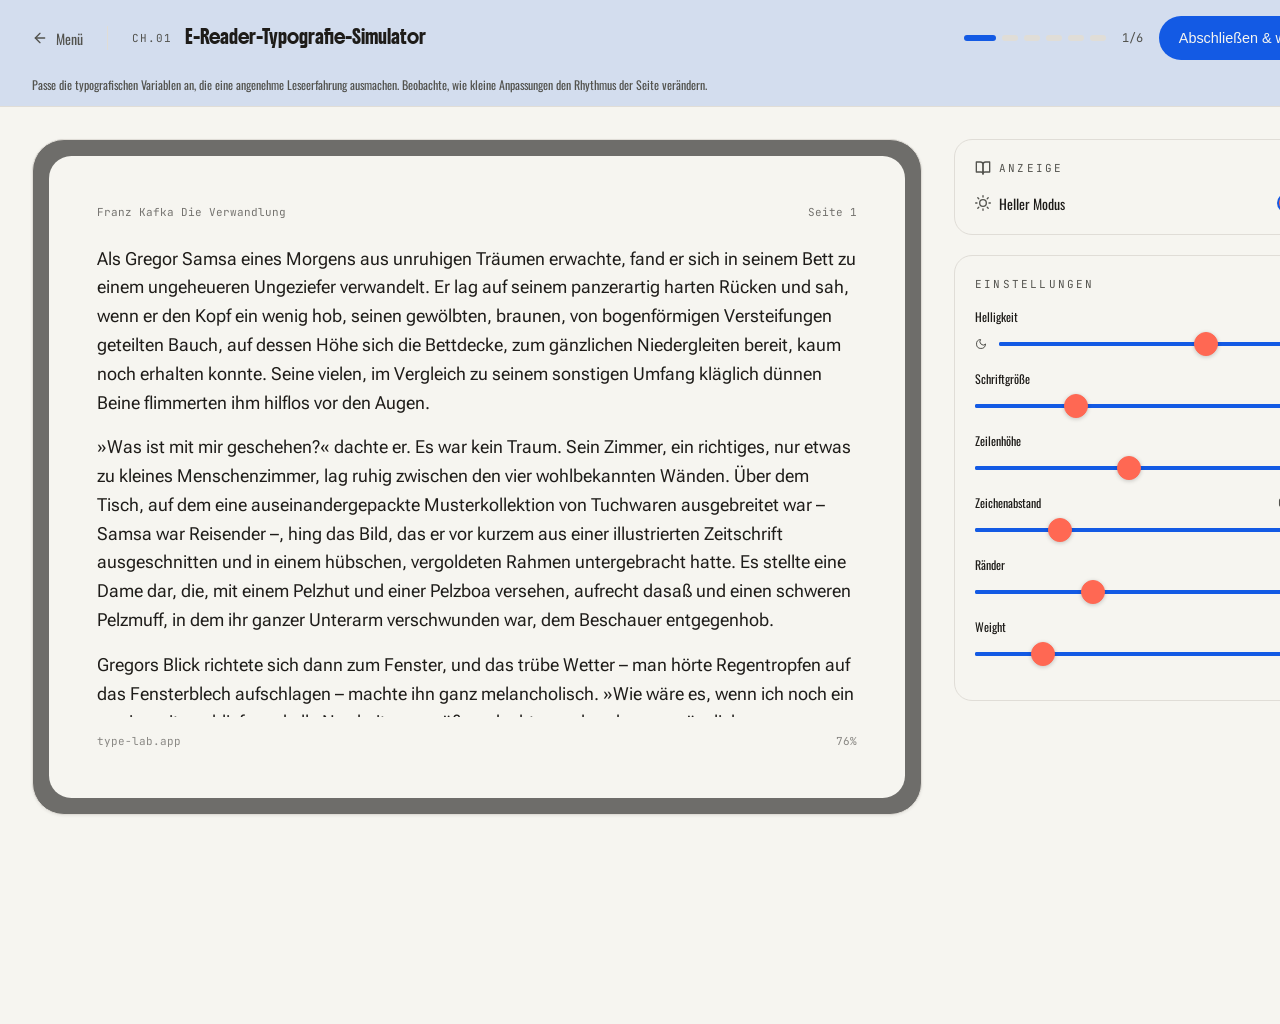
==== chapter1.html @ e66181e2 "Add files via upload" ====
<!DOCTYPE html>
<html lang="de">
<head>
  <meta charset="UTF-8" />
  <meta name="viewport" content="width=1366, height=1024, initial-scale=1.0, user-scalable=no, maximum-scale=1.0" />
  <title>CH.01 — E-Reader-Typografie · Type Lab</title>
  <link rel="stylesheet" href="style.css" />
</head>
<body class="min-h-screen bg-background flex flex-col">

  <!-- Chapter Header -->
  <div class="ch1-header">
    <header class="chapter-header" id="chapter-header">
      <div class="chapter-header-inner">
        <a href="chapterpage.html" class="chapter-header-back">
          <svg viewBox="0 0 24 24" fill="none" stroke="currentColor" stroke-width="2" stroke-linecap="round" stroke-linejoin="round"><line x1="19" y1="12" x2="5" y2="12"/><polyline points="12 5 5 12 12 19"/></svg>
          Menü
        </a>
        <div class="chapter-header-divider"></div>
        <div class="chapter-header-meta">
          <span class="chapter-num font-mono">CH.01</span>
          <span class="chapter-title-label font-display">E-Reader-Typografie-Simulator</span>
        </div>
        <div class="chapter-header-right">
          <div class="progress-dots" id="progress-dots"></div>
          <span class="font-mono text-muted" style="font-size:.75rem">1/6</span>
          <button class="btn-complete" id="btn-complete" type="button">Abschließen &amp; weiter</button>
        </div>
      </div>
      <p class="chapter-eyebrow text-muted" id="chapter-eyebrow">
        Passe die typografischen Variablen an, die eine angenehme Leseerfahrung ausmachen. Beobachte, wie kleine Anpassungen den Rhythmus der Seite verändern.
      </p>
    </header>
  </div>

  <!-- Main Content -->
  <main class="chapter-main animate-in">
    <div class="ch1-layout">

      <!-- E-Reader Preview — structure unchanged, size driven purely by 1fr column width -->
      <div>
        <div class="ch1-device-wrap">
          <div class="ch1-screen" id="ch1-screen">
            <div class="ch1-screen-inner" id="ch1-screen-inner">
              <div class="ch1-screen-bar">
                <span>Franz Kafka Die Verwandlung</span>
                <span>Seite 1</span>
              </div>
              <div class="ch1-text font-showcase" id="ch1-text"></div>
              <div class="ch1-screen-foot">
                <span>type-lab.app</span>
                <span>76%</span>
              </div>
            </div>
          </div>
        </div>
      </div>

      <!-- Controls (right side) -->
      <div class="ch1-controls">

        <!-- Dark / Light Mode Toggle -->
        <div class="panel">
          <div class="panel-title">
            <svg width="16" height="16" viewBox="0 0 24 24" fill="none" stroke="currentColor" stroke-width="2" stroke-linecap="round" stroke-linejoin="round"><path d="M2 3h6a4 4 0 0 1 4 4v14a3 3 0 0 0-3-3H2z"/><path d="M22 3h-6a4 4 0 0 0-4 4v14a3 3 0 0 1 3-3h7z"/></svg>
            Anzeige
          </div>
          <div class="ch1-mode-row">
            <div class="ch1-mode-left">
              <span class="ch1-mode-icon" id="mode-icon">
                <!-- Sun icon (initial state: light mode) -->
                <svg width="16" height="16" viewBox="0 0 24 24" fill="none" stroke="currentColor" stroke-width="2" stroke-linecap="round" stroke-linejoin="round"><circle cx="12" cy="12" r="5"/><line x1="12" y1="1" x2="12" y2="3"/><line x1="12" y1="21" x2="12" y2="23"/><line x1="4.22" y1="4.22" x2="5.64" y2="5.64"/><line x1="18.36" y1="18.36" x2="19.78" y2="19.78"/><line x1="1" y1="12" x2="3" y2="12"/><line x1="21" y1="12" x2="23" y2="12"/><line x1="4.22" y1="19.78" x2="5.64" y2="18.36"/><line x1="18.36" y1="5.64" x2="19.78" y2="4.22"/></svg>
              </span>
              <span id="mode-label">Heller Modus</span>
            </div>
            <button class="switch" id="dark-mode-switch" type="button" aria-pressed="false" aria-label="Dunkelmodus umschalten"></button>
          </div>
        </div>

        <!-- All Sliders in one panel -->
        <div class="panel">
          <div class="panel-title">Einstellungen</div>

          <!-- Helligkeit -->
          <div class="control-row">
            <div class="control-label-row">
              <span>Helligkeit</span>
              <span class="control-val font-mono">100%</span>
            </div>
            <div class="brightness-row">
              <svg width="12" height="12" viewBox="0 0 24 24" fill="none" stroke="currentColor" stroke-width="2" stroke-linecap="round" stroke-linejoin="round"><path d="M21 12.79A9 9 0 1 1 11.21 3 7 7 0 0 0 21 12.79z"/></svg>
              <div id="brightness-slider-container" style="flex:1"></div>
              <svg width="12" height="12" viewBox="0 0 24 24" fill="none" stroke="currentColor" stroke-width="2" stroke-linecap="round" stroke-linejoin="round"><circle cx="12" cy="12" r="5"/><line x1="12" y1="1" x2="12" y2="3"/><line x1="12" y1="21" x2="12" y2="23"/><line x1="4.22" y1="4.22" x2="5.64" y2="5.64"/><line x1="18.36" y1="18.36" x2="19.78" y2="19.78"/><line x1="1" y1="12" x2="3" y2="12"/><line x1="21" y1="12" x2="23" y2="12"/><line x1="4.22" y1="19.78" x2="5.64" y2="18.36"/><line x1="18.36" y1="5.64" x2="19.78" y2="4.22"/></svg>
            </div>
          </div>

          <!-- Font Size, Line Height, Letter Spacing, Margins, Weight — built by JS -->
          <div id="type-controls"></div>
        </div>

      </div>
    </div>
  </main>

  <script src="progress.js"></script>
  <script src="chapter1.js"></script>
</body>
</html>
---- style.css ----
/* =============================================
   TYPE LAB — style.css
   Single stylesheet for all 7 pages
   ============================================= */

@import url('https://fonts.googleapis.com/css2?family=Oswald:wght@200..700&family=Roboto+Flex:opsz,slnt,wdth,wght,GRAD@8..144,-10..0,25..151,100..1000,-200..150&family=JetBrains+Mono:wght@400;600&display=swap');

/* ── Design tokens ─────────────────────────── */
:root {
  --radius: 0.625rem;

  /* Brand palette */
  --c-yellow:   #fbd530;
  --c-blue:     #135ae4;
  --c-coral:    #ff6853;
  --c-pink:     #ffa3cf;
  --c-green:    #269e5f;
  --c-laven: #cba6e8;
  --c-bone:     #f6f5f0; /*selected color*/
  /*--c-stone:    #f2eeeb;
  --c-cream:    #faf3e3;*/
  --c-ink:      #1e1c19;

  /* Semantic tokens */
  --background:        var(--c-bone);
  --foreground:        var(--c-ink);
  --card:              var(--c-cream);
  --card-foreground:   var(--c-ink);
  --primary:           var(--c-ink);
  --primary-fg:        var(--c-bone);
  --secondary:         var(--c-stone);
  --muted:             var(--c-stone);
  --muted-fg:          #53534e;
  --accent:            var(--c-blue);
  --accent-fg:         var(--c-bone);
  --border:            #e0ddd7;
  --destructive:       var(--c-coral);

  --radius-sm:  calc(var(--radius) - 4px);
  --radius-md:  calc(var(--radius) - 2px);
  --radius-lg:  var(--radius);
  --radius-xl:  calc(var(--radius) + 4px);
  --radius-2xl: calc(var(--radius) + 8px);
  --radius-3xl: calc(var(--radius) + 12px);
  --radius-4xl: calc(var(--radius) + 16px);
}

/* ── Reset ─────────────────────────────────── */
*, *::before, *::after {
  box-sizing: border-box;
  margin: 0;
  padding: 0;
  border-color: var(--border);
}

html {
  width: 1366px;
  height: 1024px;
  overflow: hidden;
}

body {
  width: 1366px;
  height: 1024px;
  overflow: hidden;
  background-color: var(--background);
  color: var(--foreground);
  font-family: 'Oswald', ui-sans-serif, system-ui, sans-serif;
  font-weight: 400;
  line-height: 1.5;
  -webkit-font-smoothing: antialiased;
}

/* ── Typography helpers ─────────────────────── */
@font-face {
  font-family: 'Boldonse';
  src: url('fonts/Boldonse-Regular.ttf') format('truetype');
  font-weight: 400;
  font-style: normal;
  font-display: swap;
}

/*font-family: system-ui, -apple-system, sans-serif;*/


.font-display {
  font-family: 'Boldonse', ui-sans-serif, system-ui, sans-serif;

  /*font-family: 'Oswald', ui-sans-serif, system-ui, sans-serif;
  font-weight: 600;
  letter-spacing: -0.01em; */
}

.font-showcase {
  font-family: 'Roboto Flex', 'Inter', system-ui, sans-serif;
  font-optical-sizing: auto;
}

.font-mono {
  font-family: 'JetBrains Mono', ui-monospace, monospace;
}



/* ── Layout helpers ─────────────────────────── */
.min-h-screen  { height: 1024px; }
.flex          { display: flex; }
.flex-col      { flex-direction: column; }
.flex-1        { flex: 1; }
.items-center  { align-items: center; }
.items-start   { align-items: flex-start; }
.items-end     { align-items: flex-end; }
.justify-between { justify-content: space-between; }
.justify-center  { justify-content: center; }
.gap-2  { gap: 0.5rem; }
.gap-3  { gap: 0.75rem; }
.gap-4  { gap: 1rem; }
.gap-5  { gap: 1.25rem; }
.gap-6  { gap: 1.5rem; }
.gap-8  { gap: 2rem; }
.gap-10 { gap: 2.5rem; }

/* ── Grid helpers ───────────────────────────── */
.grid { display: grid; }
.grid-12 { grid-template-columns: repeat(12, 1fr); }
.grid-3  { grid-template-columns: repeat(3, 1fr); }
.grid-2  { grid-template-columns: repeat(2, 1fr); }
.col-span-2  { grid-column: span 2; }
.col-span-3  { grid-column: span 3; }
.col-span-4  { grid-column: span 4; }
.col-span-5  { grid-column: span 5; }
.col-span-6  { grid-column: span 6; }
.col-span-7  { grid-column: span 7; }
.col-span-8  { grid-column: span 8; }
.col-span-9  { grid-column: span 9; }

/* ── Spacing helpers ────────────────────────── */
.p-4  { padding: 1rem; }
.p-5  { padding: 1.25rem; }
.p-6  { padding: 1.5rem; }
.p-8  { padding: 2rem; }
.p-10 { padding: 2.5rem; }
.px-4  { padding-inline: 1rem; }
.px-8  { padding-inline: 2rem; }
.px-10 { padding-inline: 2.5rem; }
.px-12 { padding-inline: 3rem; }
.py-3  { padding-block: 0.75rem; }
.py-4  { padding-block: 1rem; }
.py-10 { padding-block: 2.5rem; }
.py-12 { padding-block: 3rem; }
.pt-10 { padding-top: 2.5rem; }
.pb-6  { padding-bottom: 1.5rem; }
.pb-12 { padding-bottom: 3rem; }
.mt-1  { margin-top: 0.25rem; }
.mt-2  { margin-top: 0.5rem; }
.mt-3  { margin-top: 0.75rem; }
.mt-4  { margin-top: 1rem; }
.mt-5  { margin-top: 1.25rem; }
.mt-6  { margin-top: 1.5rem; }
.mb-2  { margin-bottom: 0.5rem; }
.mb-3  { margin-bottom: 0.75rem; }
.mb-4  { margin-bottom: 1rem; }
.mb-8  { margin-bottom: 2rem; }
.ml-auto { margin-left: auto; }

/* ── Text helpers ───────────────────────────── */
.text-xs   { font-size: 0.75rem; }
.text-sm   { font-size: 0.875rem; }
.text-base { font-size: 1rem; }
.text-lg   { font-size: 1.125rem; }
.text-xl   { font-size: 1.25rem; }
.text-2xl  { font-size: 1.5rem; }
.text-3xl  { font-size: 1.875rem; }
.text-4xl  { font-size: 2.25rem; }
.text-5xl  { font-size: 3rem; }
.text-6xl  { font-size: 3.75rem; }
.text-7xl  { font-size: 4.5rem; }
.text-center  { text-align: center; }
.text-right   { text-align: right; }
.tracking-widest { letter-spacing: 0.2em; }
.uppercase   { text-transform: uppercase; }
.underline   { text-decoration: underline; }
.leading-none  { line-height: 1; }
.leading-tight { line-height: 1.25; }
.leading-snug  { line-height: 1.375; }
.leading-relaxed { line-height: 1.625; }

/* ── Color helpers ──────────────────────────── */
.text-muted    { color: var(--muted-fg); }
.text-accent   { color: var(--accent); }
.text-bg       { color: var(--background); }
.text-fg       { color: var(--foreground); }
.bg-background { background-color: var(--background); }
.bg-card       { background-color: var(--card); }
.bg-muted      { background-color: var(--muted); }
.bg-foreground { background-color: var(--foreground); }
.bg-accent     { background-color: var(--accent); }

/* ── Border / shape helpers ─────────────────── */
.rounded-full  { border-radius: 9999px; }
.rounded-xl    { border-radius: calc(var(--radius) + 4px); }
.rounded-2xl   { border-radius: calc(var(--radius) + 8px); }
.rounded-3xl   { border-radius: calc(var(--radius) + 12px); }
.border        { border: 1px solid var(--border); }
.border-t      { border-top: 1px solid var(--border); }
.border-b      { border-bottom: 1px solid var(--border); }
.border-r      { border-right: 1px solid var(--border); }
.border-dashed { border-style: dashed; }
.overflow-hidden { overflow: hidden; }
.relative { position: relative; }
.absolute { position: absolute; }
.sticky   { position: sticky; }
.inset-0  { inset: 0; }
.z-30 { z-index: 30; }
.w-full { width: 100%; }
.h-full { height: 100%; }
.shadow-sm  { box-shadow: 0 1px 3px rgba(0,0,0,0.07); }
.shadow-xl  { box-shadow: 0 20px 40px rgba(0,0,0,0.15); }
.opacity-40 { opacity: 0.4; }
.opacity-60 { opacity: 0.6; }
.opacity-70 { opacity: 0.7; }
.opacity-80 { opacity: 0.8; }
.transition { transition: all 0.2s ease; }

/* ── Backdrop / blur header ─────────────────── */
.backdrop-blur {
  backdrop-filter: blur(12px);
  -webkit-backdrop-filter: blur(12px);
  background-color: rgba(246, 245, 240, 0.85);
}

/* ─────────────────────────────────────────────
   SHARED COMPONENTS
   ───────────────────────────────────────────── */

/* Chapter header (shared across all chapter pages) */
.chapter-header {
  position: sticky;
  top: 0;
  z-index: 30;
  backdrop-filter: blur(12px);
  -webkit-backdrop-filter: blur(12px);
  background-color: #f6f5f0d9;
  border-bottom: 1px solid var(--border);
}

.chapter-header-inner {
  display: flex;
  align-items: center;
  gap: 1.5rem;
  padding: 1rem 2rem;
}

.chapter-header-back {
  display: flex;
  align-items: center;
  gap: 0.5rem;
  font-size: 0.875rem;
  color: var(--muted-fg);
  text-decoration: none;
  transition: color 0.2s;
}
.chapter-header-back:hover { color: var(--foreground); }
.chapter-header-back svg  { width: 16px; height: 16px; }

.chapter-header-divider {
  width: 1px;
  height: 1.5rem;
  background: var(--border);
}

.chapter-header-meta {
  display: flex;
  align-items: center;
  gap: 0.75rem;
}

.chapter-num {
  font-family: 'JetBrains Mono', monospace;
  font-size: 0.688rem;
  color: var(--muted-fg);
  letter-spacing: 0.1em;
}

.chapter-title-label {
  font-family: 'Boldonse';
  font-weight: 400;
  font-size: 0.8rem;
}

.chapter-header-right {
  margin-left: auto;
  display: flex;
  align-items: center;
  gap: 1rem;
}

/* Progress dots */
.progress-dots {
  display: flex;
  align-items: center;
  gap: 0.375rem;
}

.progress-dot {
  height: 6px;
  border-radius: 9999px;
  transition: all 0.3s;
  background: var(--border);
  width: 16px;
}
.progress-dot.done    { background: var(--foreground); width: 16px; }
.progress-dot.current { background: var(--accent); width: 32px; }

/* Complete button */
.btn-complete {
  display: inline-flex;
  align-items: center;
  gap: 6px;
  padding: 14px 20px;
  border-radius: 9999px;
  font-size: 0.9rem;
  font-weight: 500;
  cursor: pointer;
  border: none;
  background: var(--accent);
  color: var(--accent-fg);
  transition: opacity 0.2s;
}
.btn-complete:hover { opacity: 0.9; }
.btn-complete.done  { background: var(--c-blue); color: var(--background); } /*button next chapter color*/
.btn-complete svg   { width: 14px; height: 14px; }

/* Eyebrow row */
.chapter-eyebrow {
  padding: 0 2rem 0.75rem;
  font-size: 0.75rem;
  color: var(--muted-fg);
  max-width: 56rem;
}

/* Main content area */
.chapter-main {
  flex: 1;
  overflow-y: auto;
}

/* ── Panel card ─────────────────────────────── */
.panel {
  background: var(--card);
  border: 1px solid var(--border);
  border-radius: calc(var(--radius) + 8px);
  padding: 1.25rem;
}

.panel-title {
  display: flex;
  align-items: center;
  gap: 0.5rem;
  font-family: 'JetBrains Mono', monospace;
  font-size: 0.688rem;
  letter-spacing: 0.2em;
  text-transform: uppercase;
  color: var(--muted-fg);
  margin-bottom: 1rem;
}

/* ── Slider ─────────────────────────────────── */
.slider-wrap {
  position: relative;
  display: flex;
  align-items: center;
  height: 20px;
}

.slider-track {
  position: relative;
  width: 100%;
  height: 4px;
  background: var(--border);
  border-radius: 9999px;
  overflow: visible;
}

.slider-fill {
  position: absolute;
  left: 0;
  top: 0;
  height: 100%;
  background: var(--foreground);
  border-radius: 9999px;
  pointer-events: none;
  transition: width 0.05s;
}

.slider-thumb {
  position: absolute;
  top: 50%;
  width: 24px;
  height: 24px;
  border-radius: 50%;
  background: var(--foreground);
  border: 1px solid var(--foreground);
  box-shadow: 0 1px 4px rgba(0,0,0,0.2);
  transform: translate(-50%, -50%);
  cursor: grab;
  transition: box-shadow 0.15s;
  z-index: 2;
}
.slider-thumb:active { cursor: grabbing; box-shadow: 0 2px 8px rgba(0,0,0,0.3); }

.slider-native {
  position: absolute;
  inset: 0;
  opacity: 0;
  cursor: pointer;
  width: 100%;
  height: 100%;
  z-index: 3;
  -webkit-appearance: none;
  margin: 0;
}

/* ── Switch ─────────────────────────────────── */
.switch {
  display: inline-flex;
  width: 36px;
  height: 20px;
  border-radius: 9999px;
  background: var(--border);
  position: relative;
  cursor: pointer;
  transition: background 0.2s;
  border: none;
  outline: none;
  flex-shrink: 0;
}
.switch.on { background: var(--foreground); }
.switch::after {
  content: '';
  position: absolute;
  top: 2px;
  left: 2px;
  width: 16px;
  height: 16px;
  border-radius: 50%;
  background: white;
  transition: transform 0.2s;
}
.switch.on::after { transform: translateX(16px); }

/* ─────────────────────────────────────────────
   CHAPTER-PAGE OVERVIEW (chapterpage.html)
   ───────────────────────────────────────────── */

.home-header {
  padding: 2.5rem 2.5rem 1.5rem;
  display: flex;
  align-items: flex-end;
  justify-content: space-between;
}

.home-header-left {}

.home-tag {
  font-family: 'JetBrains Mono', monospace;
  font-size: 0.688rem;
  letter-spacing: 0.2em;
  text-transform: uppercase;
  color: var(--muted-fg);
}

.home-headline {
  font-family: 'Boldonse';
  font-weight: 400;
  font-size: 3.75rem;
  line-height: 1.5;
  /* letter-spacing: -0.05em; */
  margin-top: -1rem;
  margin-bottom: 1rem;
  max-width: 60rem;
}

.home-progress {
  text-align: right;
}

.home-progress-label {
  font-family: 'JetBrains Mono', monospace;
  font-size: 0.688rem;
  color: var(--muted-fg);
}

.home-progress-count {
  font-family: 'Boldonse';
  font-weight: 400;
  font-size: 1.4rem;
  margin-top: 0.25rem;
}

.home-progress-count span { color: var(--muted-fg); }

.home-reset {
  display: block;
  margin-top: 0.5rem;
  font-size: 0.688rem;
  color: var(--muted-fg);
  background: none;
  border: none;
  cursor: pointer;
  text-decoration: underline;
  text-underline-offset: 2px;
}
.home-reset:hover { color: var(--foreground); }

/* Chapter grid */
.chapters-grid {
  display: grid;
  grid-template-columns: repeat(3, 1fr);
  gap: 1.25rem;
  padding: 0 2.5rem 3rem;
}

/* Chapter card */
.chapter-card {
  aspect-ratio: 4/3;
  border-radius: calc(var(--radius) + 12px);
  border: 1px solid var(--border);
  background: var(--card);
  overflow: hidden;
  position: relative;
  text-decoration: none;
  display: block;
  transition: border-color 0.2s;
  animation: cardIn 0.5s ease both;
}
.chapter-card:hover { border-color: var(--foreground); }

@keyframes cardIn {
  from { opacity: 0; transform: translateY(24px); }
  to   { opacity: 1; transform: translateY(0); }
}

.chapter-card:nth-child(1) { animation-delay: 0ms; }
.chapter-card:nth-child(2) { animation-delay: 50ms; }
.chapter-card:nth-child(3) { animation-delay: 100ms; }
.chapter-card:nth-child(4) { animation-delay: 150ms; }
.chapter-card:nth-child(5) { animation-delay: 200ms; }
.chapter-card:nth-child(6) { animation-delay: 250ms; }

.chapter-card-locked {
  aspect-ratio: 4/3;
  border-radius: calc(var(--radius) + 12px);
  border: 1px dashed var(--border);
  background: color-mix(in srgb, var(--muted) 30%, transparent);
  overflow: hidden;
  position: relative;
  animation: cardIn 0.5s ease both;
}

.chapter-card-art {
  position: absolute;
  inset: 0;
  pointer-events: none;
}

.chapter-card-body {
  position: absolute;
  inset: 0;
  padding: 1.5rem;
  display: flex;
  flex-direction: column;
}

.chapter-card-top {
  display: flex;
  align-items: flex-start;
  justify-content: space-between;
}

.chapter-card-num {
  font-family: 'JetBrains Mono', monospace;
  font-size: 0.688rem;
  letter-spacing: 0.2em;
  color: var(--muted-fg);
}

.chapter-card-icon {
  width: 20px;
  height: 20px;
  opacity: 0.4;
  transition: opacity 0.2s, transform 0.2s;
}
.chapter-card:hover .chapter-card-icon { opacity: 1; transform: rotate(12deg); }

.chapter-card-check {
  width: 28px;
  height: 28px;
  border-radius: 50%;
  background: var(--foreground);
  color: var(--background);
  display: flex;
  align-items: center;
  justify-content: center;
}

.chapter-card-foot {
  margin-top: auto;
}

.chapter-card-name {
  font-family: 'Boldonse';
  font-weight: 400;
  font-size: 1.25rem;
  line-height: 1.25;
  color: var(--foreground);
}

.chapter-card-sub {
  font-size: 0.875rem;
  color: var(--muted-fg);
  margin-top: 0.25rem;
}

.chapter-card-locked .chapter-card-body { opacity: 0.4; }

.chapter-lock-msg {
  position: absolute;
  bottom: 1rem;
  left: 1.5rem;
  font-family: 'JetBrains Mono', monospace;
  font-size: 0.688rem;
  color: var(--muted-fg);
}

/* Chapter art backgrounds */
.art-1 {
  background: linear-gradient(135deg, #f6f5f0, #f2eeeb);
}
.art-1-inner {
  position: absolute;
  inset: 3rem 3.5rem;
  border-radius: 6px;
  background: #faf3e3;
  box-shadow: 0 1px 3px rgba(0,0,0,0.07);
  border: 1px solid rgba(0,0,0,0.06);
  padding: 1rem;
  display: flex;
  flex-direction: column;
  gap: 6px;
}
.art-1-line {
  height: 6px;
  border-radius: 9999px;
  background: rgba(30,28,25,0.7);
}

.art-2 {
  background: linear-gradient(135deg, #f2eeeb, #f6f5f0);
  display: flex;
  align-items: center;
  justify-content: center;
}
.art-2-cards {
  display: flex;
  gap: 12px;
}
.art-2-card {
  width: 80px;
  height: 112px;
  border-radius: 12px;
  background: #faf3e3;
  box-shadow: 0 4px 12px rgba(0,0,0,0.1);
  border: 1px solid var(--border);
  display: flex;
  align-items: center;
  justify-content: center;
  font-family: 'Oswald', sans-serif;
  font-weight: 600;
  font-size: 1.5rem;
}

.art-3 {
  background: #faf3e3;
}
.art-3-line {
  position: absolute;
  left: 24px;
  top: 24px;
  bottom: 24px;
  width: 1px;
  background: rgba(30,28,25,0.3);
}

.art-4 {
  background: linear-gradient(135deg, #f6f5f0, #f2eeeb);
  display: flex;
  align-items: center;
  justify-content: center;
}
.art-4-letter {
  font-family: 'Oswald', sans-serif;
  font-size: 8rem;
  line-height: 1;
  font-weight: 800;
}

.art-5 {
  background: var(--c-blue);
  color: var(--c-bone);
  overflow: hidden;
}
.art-5-label {
  position: absolute;
  left: 24px;
  bottom: 24px;
  font-family: 'Oswald', sans-serif;
  font-size: 2.5rem;
  font-weight: 600;
  color: #faf3e3;
}

.art-6 {
  background: #f6f5f0;
  display: grid;
  grid-template-columns: 1fr 1fr;
  grid-template-rows: 1fr 1fr;
  gap: 8px;
  padding: 24px;
}
.art-6-cell { border-radius: 6px; }

/* ─────────────────────────────────────────────
   CHAPTER 1 — E-Reader Simulator
   ───────────────────────────────────────────── */
.ch1-header{ background: var(--c-blue);}

.ch1-layout {
  display: grid;
  grid-template-columns: 1fr 380px;
  gap: 2rem;
  padding: 2rem;
  max-width: 1500px;
  margin: 0 auto;
  .slider-track, .slider-fill {
      background: var(--c-blue);      
    }
    .slider-thumb {
      background: var(--c-coral);
      border-color: var(--c-coral);
    }
}

.ch1-device-wrap {
  border-radius: 2rem;
  background: #08080791;
  border: 1px solid var(--border);
  padding: 1rem;
  box-shadow: 0 1px 3px #00000012;
}

.ch1-screen {
  border-radius: 1.4rem;
  overflow: hidden;
  aspect-ratio: 4/3;
  transition: filter 0.3s;
}

.ch1-screen-inner {
  height: 100%;
  display: flex;
  flex-direction: column;
  transition: padding 0.3s;
}

.ch1-screen-bar {
  display: flex;
  justify-content: space-between;
  font-family: 'JetBrains Mono', monospace;
  font-size: 0.688rem;
  opacity: 0.6;
}

.ch1-text {
  flex: 1;
  margin-top: 1.5rem;
  overflow: hidden;
  font-family: 'Roboto Flex', sans-serif;
  font-optical-sizing: auto;
  transition: font-size 0.2s, line-height 0.2s, letter-spacing 0.2s, font-weight 0.2s;
}

.ch1-text p { margin-bottom: 1rem; }

.ch1-screen-foot {
  display: flex;
  justify-content: space-between;
  font-family: 'JetBrains Mono', monospace;
  font-size: 0.688rem;
  opacity: 0.5;
  margin-top: 1rem;
}

.ch1-controls {
  display: flex;
  flex-direction: column;
  gap: 1.25rem;
}

.ch1-theme-grid {
  display: grid;
  grid-template-columns: repeat(3, 1fr);
  gap: 0.5rem;
}

.ch1-theme-btn {
  border-radius: 12px;
  padding: 0.75rem 0.5rem;
  font-size: 0.75rem;
  border: 1px solid var(--border);
  background: var(--card);
  cursor: pointer;
  display: flex;
  flex-direction: column;
  align-items: center;
  gap: 0.5rem;
  transition: border-color 0.2s;
  font-family: 'Oswald', sans-serif;
}
.ch1-theme-btn:hover,
.ch1-theme-btn.active { border-color: var(--foreground); }

.ch1-theme-swatch {
  width: 24px;
  height: 24px;
  border-radius: 50%;
  border: 1px solid var(--border);
}

.control-row {
  margin-bottom: 1rem;
}

.control-label-row {
  display: flex;
  justify-content: space-between;
  align-items: center;
  margin-bottom: 0.5rem;
  font-size: 0.75rem;
}

.control-label-row span:last-child {
  font-family: 'JetBrains Mono', monospace;
  color: var(--muted-fg);
}

.brightness-row {
  display: flex;
  align-items: center;
  gap: 0.75rem;
}
.brightness-row svg { color: var(--muted-fg); flex-shrink: 0; }

.ch1-mode-row {
  display: flex;
  align-items: center;
  justify-content: space-between;
  #dark-mode-switch {
    background: var(--c-blue);}
      #dark-mode-switch::after {
        background: var(--c-coral);
      }
}

.ch1-mode-left {
  display: flex;
  align-items: center;
  gap: 0.5rem;
  font-size: 0.875rem;
}

.ch1-mode-icon {
  display: flex;
  align-items: center;
  color: var(--muted-fg);
  flex-shrink: 0;
}

/* ─────────────────────────────────────────────
   CHAPTER 2 — Flashcards
   ───────────────────────────────────────────── */

.ch2-header {
  background: var(--c-pink);
}

.ch2-stage {
  display: flex;
  flex-direction: column;
  align-items: center;
  justify-content: center;
  height: calc(1024px - 120px);
  overflow: hidden;
  --card: var(--c-pink);
  --card-foreground: var(--c-blue);
}

.ch2-carousel {
  position: relative;
  width: 100%;
  height: 460px;
  display: flex;
  align-items: center;
  justify-content: center;
  perspective: 1600px;
}

.ch2-card-wrap {
  position: absolute;
  transition: transform 0.5s cubic-bezier(0.22,1,0.36,1), opacity 0.4s;
  pointer-events: none;
  transform-style: preserve-3d;
}
.ch2-card-wrap.active { pointer-events: auto; cursor: pointer; }

.ch2-card {
  width: 340px;
  height: 440px;
  transform-style: preserve-3d;
  transition: transform 0.6s cubic-bezier(0.22,1,0.36,1);
}
.ch2-card.flipped { transform: rotateY(180deg); }

.ch2-face {
  position: absolute;
  inset: 0;
  border-radius: calc(var(--radius) + 12px);
  padding: 2rem;
  display: flex;
  flex-direction: column;
  align-items: center;
  justify-content: space-between;
  backface-visibility: hidden;
  -webkit-backface-visibility: hidden;
  box-shadow: 0 20px 40px #00000026;
}

.ch2-face-front {
  background: var(--card);
  border: 1px solid var(--border);
}

.ch2-face-back {
  background: var(--c-blue);
  color: var(--background);
  transform: rotateY(180deg);
}

.ch2-face-tag {
  font-family: 'JetBrains Mono', monospace;
  font-size: 0.688rem;
  letter-spacing: 0.2em;
  color: var(--muted-fg);
  align-self: flex-start;
}
.ch2-face-back .ch2-face-tag { color: rgba(246,245,240,0.6); }

.ch2-glyph {
  font-family: 'Oswald', sans-serif;
  font-weight: 600;
  font-size: 9rem;
  line-height: 1;
  letter-spacing: -0.01em;
}

.ch2-card-term {
  font-family: 'Boldonse';
  font-weight: 400;
  font-size: 1rem;
}

.ch2-card-def {
  font-family: 'Oswald', sans-serif;
  font-weight: 600;
  font-size: 1.4rem;
  line-height: 1.375;
}

.ch2-card-term-back {
  font-family: 'Oswald', sans-serif;
  font-size: 1rem;
  opacity: 0.6;
}

.ch2-controls {
  display: flex;
  align-items: center;
  gap: 1.5rem;
  margin-top: 2.5rem;
}

.ch2-btn-nav {
  width: 48px;
  height: 48px;
  border-radius: 50%;
  border: 1px solid var(--border);
  background: transparent;
  cursor: pointer;
  display: flex;
  align-items: center;
  justify-content: center;
  transition: border-color 0.2s;
}
.ch2-btn-nav:hover { border-color: var(--foreground); }
.ch2-btn-nav svg { width: 20px; height: 20px; }

.ch2-counter {
  font-family: 'JetBrains Mono', monospace;
  font-size: 0.875rem;
  color: var(--muted-fg);
  width: 64px;
  text-align: center;
}

.ch2-btn-flip {
  display: flex;
  align-items: center;
  gap: 0.5rem;
  padding: 0.5rem 1rem;
  border-radius: 9999px;
  background: var(--c-blue);
  color: var(--background);
  border: none;
  cursor: pointer;
  font-size: 0.75rem;
  font-family: 'Oswald', sans-serif;
  font-weight: 500;
}
.ch2-btn-flip svg { width: 14px; height: 14px; }

/* ─────────────────────────────────────────────
   CHAPTER 3 — Timeline
   ───────────────────────────────────────────── */
.ch3-header {
  background: var(--c-green);
}

.ch3-scroll-area {
  height: calc(1024px - 120px);
  overflow-y: auto;
  position: relative;
}

.ch3-layout {
  display: grid;
  grid-template-columns: 2fr 1fr;
  max-width: 1500px;
  margin: 0 auto;
  padding: 0 2rem;
}

.ch3-main {
  padding: 3rem 3rem 3rem 0;
  position: relative;
}

.ch3-timeline-line {
  position: absolute;
  left: 0;
  top: 0;
  bottom: 0;
  width: 2px;
  background: var(--border);
}

.ch3-entry {
  position: relative;
  padding-left: 2.5rem;
  padding-bottom: 6rem;
}

.ch3-dot {
  position: absolute;
  left: -6px;
  top: 0.5px;
  width: 15px;
  aspect-ratio: 1 / 1;
  border-radius: 50%;
  background: var(--foreground);
}

.ch3-year {
  font-family: 'JetBrains Mono', monospace;
  font-size: 0.688rem;
  letter-spacing: 0.2em;
  color: var(--muted-fg);
  margin-bottom: 0.75rem;
}

.ch3-entry-title {
  font-family: 'Boldonse';
  font-size: 2rem;
  line-height: 1.25;
  margin-bottom: 1rem;
}

.ch3-entry-text {
  font-size: 1rem;
  color: rgba(30,28,25,0.8);
  line-height: 1.625;
  max-width: 40rem;
}

.ch3-entry-glyph {
  margin-top: 1.5rem;
  font-family: 'Oswald', sans-serif;
  font-size: 4.5rem;
  color: #ffa3cf83;
}

.ch3-sidebar {
  padding: 3rem 0;
  position: relative;
}

.ch3-sidebar-inner {
  position: sticky;
  top: 3rem;
  will-change: transform;
}

.ch3-cards-stack {
  display: flex;
  flex-direction: column;
  gap: 1.25rem;
}

.ch3-swatch-card {
  aspect-ratio: 3/4;
  border-radius: calc(var(--radius) + 8px);
  display: flex;
  align-items: center;
  justify-content: center;
  position: relative;
  overflow: hidden;
  border: 1px solid var(--border);
}

.ch3-swatch-glyph {
  font-family: 'Oswald', sans-serif;
  font-size: 6rem;
  line-height: 0.85;
}

.ch3-swatch-year {
  position: absolute;
  bottom: 12px;
  left: 12px;
  font-family: 'JetBrains Mono', monospace;
  font-size: 0.625rem;
  letter-spacing: 0.2em;
  opacity: 0.7;
}

.ch3-swatch-img {
  position: absolute;
  inset: 0;
  width: 100%;
  height: 100%;
  object-fit: cover;
}

.ch3-swatch-overlay {
  position: absolute;
  inset: 0;
  background: linear-gradient(to top, rgba(0,0,0,0.65) 0%, transparent 55%);
}

.ch3-swatch-card.has-image .ch3-swatch-year {
  color: #ffffff;
  opacity: 1;
}

.ch3-entry-text-wrap {
  display: flex;
  flex-direction: column;
  gap: 0.75rem;
}

/* ─────────────────────────────────────────────
   CHAPTER 4 — Variable Font Playground
   ───────────────────────────────────────────── */
.ch4-header {
  background: var(--c-laven);
}

.ch4-layout {
  max-width: 1500px;
  margin: 0 auto;
  padding: 2rem;
  display: flex;
  flex-direction: column;
  gap: 0.75rem;
  .slider-track, .slider-fill {
      background: var(--c-laven);      
    }
    .slider-thumb {
      background: var(--c-green);
      border-color: var(--c-green);
    }
}

.ch4-axis-card {
  border: 1px solid var(--border);
  border-radius: calc(var(--radius) + 12px);
  overflow: hidden;
  background: var(--card);
  display: grid;
  grid-template-columns: 2fr 1fr;
}

.ch4-axis-left {
  padding: 2.5rem;
  border-right: 1px solid var(--border);
  min-width: 0;
}

.ch4-axis-header {
  display: flex;
  align-items: flex-start;
  justify-content: space-between;
  margin-bottom: 2rem;
}

.ch4-axis-tag {
  font-family: 'JetBrains Mono', monospace;
  font-size: 0.688rem;
  letter-spacing: 0.2em;
  color: var(--muted-fg);
}

.ch4-axis-name {
  font-family: 'Boldonse';
  font-weight: 400;
  font-size: 1.2rem;
  margin-top: 0.25rem;
}

.ch4-axis-value {
  font-family: 'JetBrains Mono', monospace;
  font-size: 0.875rem;
}

.ch4-sample {
  font-family: 'Roboto Flex', sans-serif;
  font-optical-sizing: auto;
  font-size: 4.5rem;
  line-height: 1;
  margin-bottom: 2rem;
  transition: font-variation-settings 0.1s;
  white-space: nowrap;
}

.ch4-slider-minmax {
  display: flex;
  justify-content: space-between;
  margin-top: 0.5rem;
  font-family: 'JetBrains Mono', monospace;
  font-size: 0.625rem;
  color: var(--muted-fg);
}

.ch4-axis-right {
  padding: 2.5rem;
  background: color-mix(in srgb, var(--muted) 30%, transparent);
  display: flex;
  flex-direction: column;
  justify-content: center;
  min-width: 0;
}

.ch4-axis-desc-title {
  font-family: 'Boldonse';
  font-size: 1.6rem;
  text-transform: uppercase;
  letter-spacing: -0.01em;
  margin-bottom: 1rem;
}

.ch4-axis-desc-text {
  font-size: 1rem;
  color: rgba(30,28,25,0.8);
  line-height: 1.625;
  max-width: 28rem;
}

.ch4-code-tag {
  margin-top: 1.5rem;
  display: inline-flex;
  align-items: center;
  gap: 0.5rem;
  font-family: 'JetBrains Mono', monospace;
  font-size: 0.75rem;
  color: var(--muted-fg);
  background: var(--background);
  border: 1px solid var(--border);
  border-radius: var(--radius);
  padding: 0.25rem 0.5rem;
}

/* ─────────────────────────────────────────────
   CHAPTER 5 — Generative Inputs
   ───────────────────────────────────────────── */
.ch5-header {
  background: var(--c-laven);
}

.ch5-layout {
  display: grid;
  grid-template-columns: 320px 1fr;
  gap: 1.5rem;
  padding: 2rem;
  max-width: 1500px;
  margin: 0 auto;
  height: calc(1024px - 160px);
    .slider-track,
      .slider-fill {
        background: var(--c-laven);
      }
    
      .slider-thumb {
        background: var(--c-green);
        border-color: var(--c-green);
      }
}

.ch5-sidebar {
  display: flex;
  flex-direction: column;
  gap: 1.25rem;
}

.ch5-toggle-row {
  width: 100%;
  display: flex;
  align-items: center;
  justify-content: space-between;
  padding: 0.75rem;
  border-radius: 12px;
  border: 1px solid var(--border);
  background: transparent;
  cursor: pointer;
  transition: border-color 0.2s, background 0.2s;
  text-align: left;
}
.ch5-toggle-row.on {
  border-color: var(--foreground);
  background: rgba(30,28,25,0.03);
}

.ch5-toggle-row-left {
  display: flex;
  align-items: center;
  gap: 0.5rem;
  font-size: 0.875rem;
}
.ch5-toggle-row-left svg { width: 16px; height: 16px; }

.ch5-influence-row { margin-bottom: 1.25rem; }
.ch5-influence-row:last-child { margin-bottom: 0; }

.ch5-influence-label {
  display: flex;
  justify-content: space-between;
  font-size: 0.75rem;
  margin-bottom: 0.5rem;
  color: var(--foreground);
}
.ch5-influence-label span:last-child {
  font-family: 'JetBrains Mono', monospace;
  color: var(--muted-fg);
}

.ch5-meter {
  height: 4px;
  border-radius: 9999px;
  background: var(--border);
  overflow: hidden;
  margin-top: 0.5rem;
}
.ch5-meter-fill {
  height: 100%;
  background: var(--accent);
  transition: width 80ms linear;
  border-radius: 9999px;
}

.ch5-live-row {
  display: flex;
  justify-content: space-between;
  font-family: 'JetBrains Mono', monospace;
  font-size: 0.688rem;
  margin-bottom: 0.375rem;
}
.ch5-live-row span:first-child { color: var(--muted-fg); }

.ch5-stage {
  border-radius: calc(var(--radius) + 12px);
  background: var(--foreground);
  color: var(--background);
  position: relative;
  overflow: hidden;
  display: flex;
  align-items: center;
  justify-content: center;
  cursor: none;
}

.ch5-stage-label {
  position: absolute;
  top: 20px;
  left: 24px;
  font-family: 'JetBrains Mono', monospace;
  font-size: 0.688rem;
  letter-spacing: 0.2em;
  opacity: 0.5;
}

.ch5-display-text {
  font-family: 'Roboto Flex', sans-serif;
  font-optical-sizing: auto;
  text-align: center;
  padding: 0 3rem;
  line-height: 0.9;
  font-size: clamp(48px, 8vw, 160px);
  transition: font-variation-settings 150ms ease-out, letter-spacing 150ms ease-out;
  pointer-events: none;
  white-space: pre;
}

.ch5-stage-bottom {
  position: absolute;
  bottom: 20px;
  left: 24px;
  right: 24px;
  display: flex;
  justify-content: space-between;
  align-items: flex-end;
}

.ch5-bar {
  display: flex;
  flex-direction: column;
  gap: 4px;
  width: 160px;
}

.ch5-bar-label {
  font-family: 'JetBrains Mono', monospace;
  font-size: 0.625rem;
  letter-spacing: 0.2em;
  opacity: 0.5;
}

.ch5-bar-track {
  height: 4px;
  border-radius: 9999px;
  background: rgba(246,245,240,0.15);
  overflow: hidden;
}

.ch5-bar-fill {
  height: 100%;
  border-radius: 9999px;
  transition: width 80ms linear;
}

/* Input toggle: right side (status label + switch) */
.ch5-input-right {
  display: flex;
  align-items: center;
  gap: 0.5rem;
}
.ch5-status {
  font-size: 0.6rem;
  letter-spacing: 0.08em;
  color: var(--muted-fg);
  min-width: 4.5rem;
  text-align: right;
  opacity: 0.7;
}

/* Camera preview picture-in-picture */
.ch5-cam-preview {
  position: absolute;
  top: 48px;
  right: 16px;
  width: 130px;
  border-radius: 8px;
  overflow: hidden;
  border: 1px solid rgba(246,245,240,0.22);
  background: #000;
  display: none;
}
.ch5-cam-preview canvas {
  width: 100%;
  display: block;
}
.ch5-cam-label {
  position: absolute;
  top: 4px;
  left: 6px;
  font-size: 0.6rem;
  letter-spacing: 0.15em;
  color: rgba(246,245,240,0.55);
  pointer-events: none;
}

/* Smooth font-size transitions driven by face distance */
#ch5-text {
  transition: font-size 200ms ease-out,
              font-variation-settings 100ms ease-out,
              letter-spacing 100ms ease-out;
}

/* Stage no longer requires cursor suppression */
.ch5-stage { cursor: default; }

/* ─────────────────────────────────────────────
   CHAPTER 6 — Knowledge Hub
   ───────────────────────────────────────────── */
.ch6-header {
  background: var(--c-coral);
}

.ch6-layout {
  max-width: 1400px;
  margin: 0 auto;
  padding: 2.5rem 2rem;
}

.ch6-hero {
  display: grid;
  grid-template-columns: 7fr 5fr;
  gap: 2.5rem;
  padding-bottom: 3rem;
  border-bottom: 1px solid var(--border);
  margin-bottom: 3rem;
}

.ch6-hero-art {
  aspect-ratio: 16/10;
  border-radius: calc(var(--radius) + 12px);
  overflow: hidden;
  position: relative;
}

.ch6-hero-body {
  display: flex;
  flex-direction: column;
  justify-content: center;
}

.ch6-hero-tag {
  font-family: 'JetBrains Mono', monospace;
  font-size: 0.688rem;
  letter-spacing: 0.2em;
  color: var(--muted-fg);
}

.ch6-hero-title {
  font-family: 'Boldonse';
  font-weight: 400;
  font-size: 2.4rem;
  line-height: 1.5;
  margin-top: 1rem;
}

.ch6-hero-excerpt {
  font-size: 1rem;
  color: rgba(30,28,25,0.7);
  margin-top: 1.25rem;
  line-height: 1.625;
}

.ch6-hero-read {
  margin-top: 1.5rem;
  font-family: 'JetBrains Mono', monospace;
  font-size: 0.75rem;
  color: var(--muted-fg);
}

.ch6-grid {
  display: grid;
  grid-template-columns: repeat(3, 1fr);
  gap: 1.5rem;
}

.ch6-article {
  border-radius: calc(var(--radius) + 8px);
  border: 1px solid var(--border);
  background: var(--card);
  overflow: hidden;
  transition: border-color 0.2s;
  cursor: pointer;
}
.ch6-article:hover { border-color: var(--foreground); }

.ch6-article-art {
  aspect-ratio: 4/3;
  overflow: hidden;
  position: relative;
}

.ch6-article-body {
  padding: 1.5rem;
}

.ch6-article-tag {
  font-family: 'JetBrains Mono', monospace;
  font-size: 0.625rem;
  letter-spacing: 0.2em;
  color: var(--muted-fg);
}

.ch6-article-title {
  font-family: 'Boldonse';
  font-weight: 400;
  font-size: 1.2rem;
  line-height: 1.8;
  margin-top: 0.5rem;
}

.ch6-article-excerpt {
  font-size: 0.875rem;
  color: rgba(30,28,25,0.7);
  margin-top: 0.75rem;
  line-height: 1.625;
}

.ch6-article-footer {
  display: flex;
  align-items: center;
  justify-content: space-between;
  margin-top: 1.25rem;
  font-size: 0.75rem;
  color: var(--muted-fg);
}

.ch6-article-read {
  font-family: 'JetBrains Mono', monospace;
}

.ch6-article-link {
  transition: color 0.2s;
}
.ch6-article:hover .ch6-article-link { color: var(--foreground); }

.ch6-footer {
  margin-top: 5rem;
  padding: 2.5rem 0;
  border-top: 1px solid var(--border);
  text-align: center;
}

.ch6-footer h2 {
  font-family: 'Oswald', sans-serif;
  font-size: 1.5rem;
}

.ch6-footer p {
  font-size: 0.875rem;
  color: var(--muted-fg);
  margin-top: 0.5rem;
}

/* Art pieces for Chapter 6 */
.art-hero-type {
  width: 100%;
  height: 100%;
  background: linear-gradient(135deg, #f6f5f0, #faf3e3, #fbd530);
  position: relative;
  display: flex;
  align-items: center;
  justify-content: center;
  overflow: hidden;
}
.art-hero-type span {
  font-family: 'Oswald', sans-serif;
  font-size: 10rem;
  font-weight: 800;
  line-height: 1;
  position: relative;
  z-index: 1;
}

.art-stripes-warm {
  width: 100%;
  height: 100%;
  background: var(--c-yellow);
  position: relative;
  overflow: hidden;
}
.art-stripes-warm span {
  position: absolute;
  right: 16px;
  bottom: 8px;
  font-family: 'Oswald', sans-serif;
  font-size: 3.5rem;
  font-weight: 600;
}

.art-dark-type {
  width: 100%;
  height: 100%;
  background: var(--c-blue);
  color: #faf3e3;
  display: flex;
  align-items: center;
  justify-content: center;
}
.art-dark-type span {
  font-family: 'Oswald', sans-serif;
  font-size: 4.5rem;
  font-weight: 700;
}

.art-yellow-type {
  width: 100%;
  height: 100%;
  background: var(--c-yellow);
  display: flex;
  align-items: center;
  justify-content: center;
}
.art-yellow-type span {
  font-family: 'Oswald', sans-serif;
  font-size: 3.5rem;
  color: var(--c-blue);
}

.art-swatches {
  width: 100%;
  height: 100%;
  display: grid;
  grid-template-columns: repeat(3, 1fr);
  grid-template-rows: repeat(2, 1fr);
}

.art-mono {
  width: 100%;
  height: 100%;
  background: var(--c-blue);
  color: var(--c-yellow);
  font-family: 'JetBrains Mono', monospace;
  font-size: 0.688rem;
  line-height: 1.5;
  padding: 1rem;
  overflow: hidden;
}

.art-gradient {
  width: 100%;
  height: 100%;
  background: linear-gradient(135deg, var(--c-laven), var(--c-pink), var(--c-coral));
  display: flex;
  align-items: center;
  justify-content: center;
}
.art-gradient span {
  font-family: 'Oswald', sans-serif;
  font-size: 4.5rem;
  font-weight: 700;
  color: #faf3e3;
}

/* ── Animations ─────────────────────────────── */
@keyframes fadeIn {
  from { opacity: 0; transform: translateY(12px); }
  to   { opacity: 1; transform: translateY(0); }
}

.animate-in {
  animation: fadeIn 0.4s ease both;
}
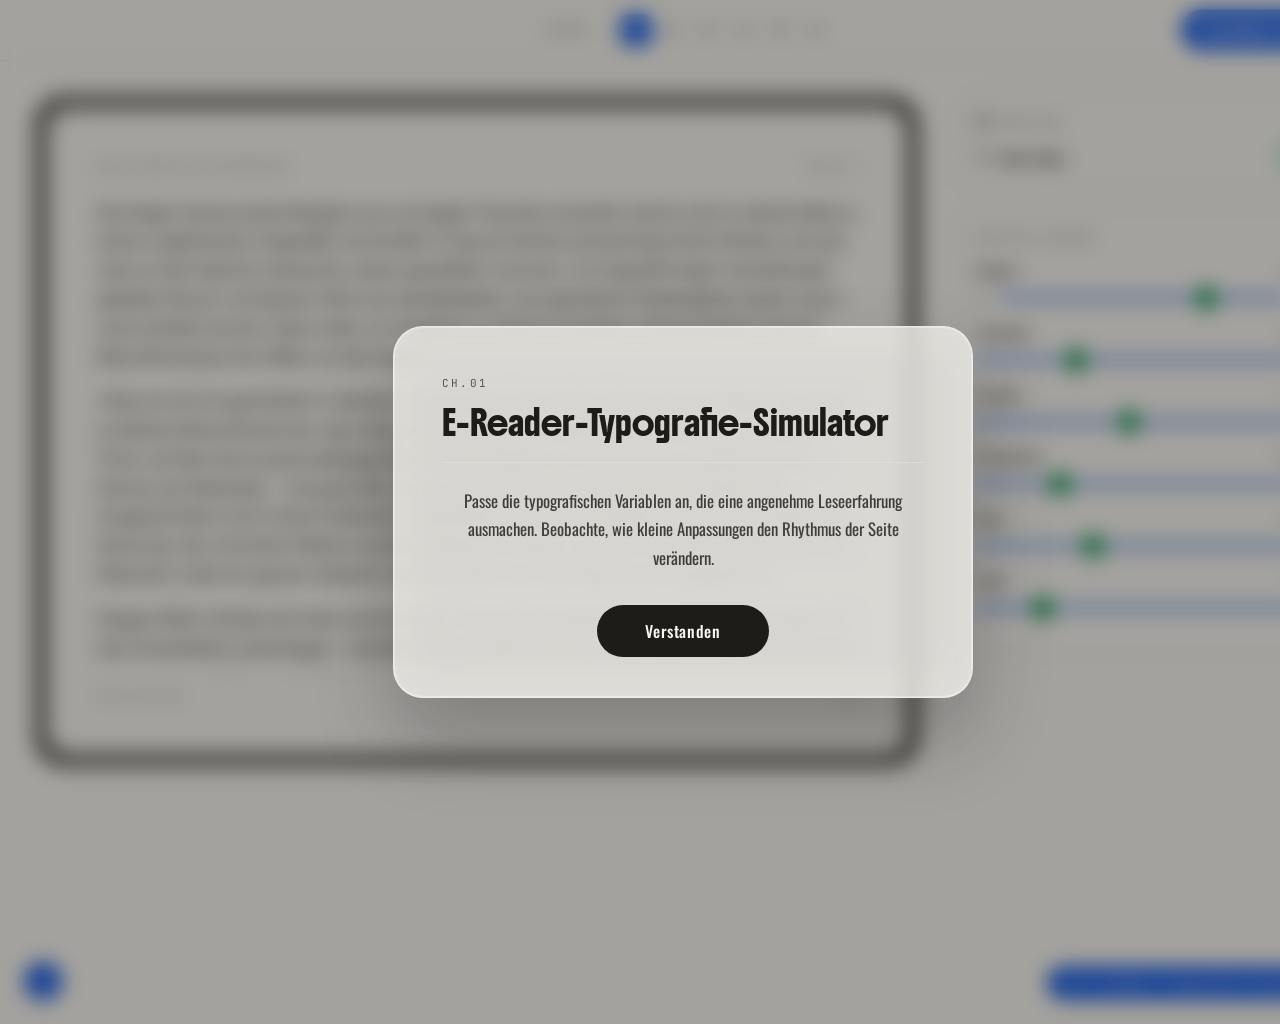
==== commit 48422dc0: "Add files via upload" ====
--- a/chapter1.html
+++ b/chapter1.html
@@ -12,18 +12,10 @@
   <div class="ch1-header">
     <header class="chapter-header" id="chapter-header">
       <div class="chapter-header-inner">
-        <a href="chapterpage.html" class="chapter-header-back">
-          <svg viewBox="0 0 24 24" fill="none" stroke="currentColor" stroke-width="2" stroke-linecap="round" stroke-linejoin="round"><line x1="19" y1="12" x2="5" y2="12"/><polyline points="12 5 5 12 12 19"/></svg>
-          Menü
-        </a>
-        <div class="chapter-header-divider"></div>
-        <div class="chapter-header-meta">
-          <span class="chapter-num font-mono">CH.01</span>
-          <span class="chapter-title-label font-display">E-Reader-Typografie-Simulator</span>
-        </div>
+        <span class="chapter-num font-mono">CH.01</span>
+        <span class="chapter-title-label font-display">E-Reader-Typografie-Simulator</span>
+        <div class="progress-dots" id="progress-dots"></div>
         <div class="chapter-header-right">
-          <div class="progress-dots" id="progress-dots"></div>
-          <span class="font-mono text-muted" style="font-size:.75rem">1/6</span>
           <button class="btn-complete" id="btn-complete" type="button">Abschließen &amp; weiter</button>
         </div>
       </div>
@@ -103,6 +95,7 @@
   </main>
 
   <script src="progress.js"></script>
+  <script src="overlay.js"></script>
   <script src="chapter1.js"></script>
 </body>
 </html>
--- a/style.css
+++ b/style.css
@@ -60,6 +60,7 @@
 }
 
 body {
+  position: relative;
   width: 1366px;
   height: 1024px;
   overflow: hidden;
@@ -247,97 +248,143 @@
 .chapter-header-inner {
   display: flex;
   align-items: center;
-  gap: 1.5rem;
-  padding: 1rem 2rem;
-}
-
-.chapter-header-back {
-  display: flex;
-  align-items: center;
-  gap: 0.5rem;
-  font-size: 0.875rem;
+  justify-content: center;
+  padding: 0.875rem 2rem;
+  position: relative;
+}
+
+/* Hidden data elements — kept in DOM for overlay.js */
+.chapter-num,
+.chapter-title-label { display: none; }
+
+/* Right section — absolute so nav stays centered */
+.chapter-header-right {
+  position: absolute;
+  right: 2rem;
+  top: 50%;
+  transform: translateY(-50%);
+  display: flex;
+  align-items: center;
+}
+
+/* Chapter nav (rendered by renderDots into #progress-dots) */
+.progress-dots {
+  display: flex;
+  align-items: center;
+  gap: 0.25rem;
+}
+
+.chapter-nav-start {
+  font-family: 'JetBrains Mono', monospace;
+  font-size: 0.75rem;
+  letter-spacing: 0.1em;
+  text-transform: uppercase;
   color: var(--muted-fg);
   text-decoration: none;
+  padding: 0.35rem 0.75rem;
   transition: color 0.2s;
 }
-.chapter-header-back:hover { color: var(--foreground); }
-.chapter-header-back svg  { width: 16px; height: 16px; }
-
-.chapter-header-divider {
+.chapter-nav-start:hover { color: var(--foreground); }
+
+.chapter-nav-sep {
   width: 1px;
-  height: 1.5rem;
-  background: var(--border);
-}
-
-.chapter-header-meta {
-  display: flex;
-  align-items: center;
-  gap: 0.75rem;
-}
-
-.chapter-num {
-  font-family: 'JetBrains Mono', monospace;
-  font-size: 0.688rem;
-  color: var(--muted-fg);
-  letter-spacing: 0.1em;
-}
-
-.chapter-title-label {
-  font-family: 'Boldonse';
-  font-weight: 400;
-  font-size: 0.8rem;
-}
-
-.chapter-header-right {
-  margin-left: auto;
-  display: flex;
-  align-items: center;
-  gap: 1rem;
-}
-
-/* Progress dots */
-.progress-dots {
-  display: flex;
-  align-items: center;
-  gap: 0.375rem;
-}
-
-.progress-dot {
-  height: 6px;
-  border-radius: 9999px;
-  transition: all 0.3s;
-  background: var(--border);
-  width: 16px;
-}
-.progress-dot.done    { background: var(--foreground); width: 16px; }
-.progress-dot.current { background: var(--accent); width: 32px; }
+  height: 1rem;
+  background: rgba(30,28,25,0.2);
+  margin: 0 0.35rem;
+  flex-shrink: 0;
+}
+
+.chapter-nav-tab {
+  font-family: 'JetBrains Mono', monospace;
+  font-size: 0.75rem;
+  letter-spacing: 0.05em;
+  color: var(--muted-fg);
+  width: 32px;
+  height: 32px;
+  border-radius: 8px;
+  display: flex;
+  align-items: center;
+  justify-content: center;
+  transition: background 0.2s, color 0.2s;
+  text-decoration: none;
+}
+.chapter-nav-tab.current {
+  background: var(--foreground);
+  color: var(--background);
+}
+.chapter-nav-tab.done {
+  color: var(--foreground);
+  cursor: pointer;
+}
+.chapter-nav-tab.done:hover {
+  background: rgba(30, 28, 25, 0.08);
+}
 
 /* Complete button */
 .btn-complete {
   display: inline-flex;
   align-items: center;
   gap: 6px;
-  padding: 14px 20px;
+  padding: 10px 20px;
   border-radius: 9999px;
-  font-size: 0.9rem;
+  font-family: 'Oswald', sans-serif;
+  font-size: 0.875rem;
   font-weight: 500;
   cursor: pointer;
   border: none;
-  background: var(--accent);
-  color: var(--accent-fg);
+  background: var(--foreground);
+  color: var(--background);
   transition: opacity 0.2s;
 }
-.btn-complete:hover { opacity: 0.9; }
-.btn-complete.done  { background: var(--c-blue); color: var(--background); } /*button next chapter color*/
+.btn-complete:hover { opacity: 0.85; }
+.btn-complete.done  { background: var(--foreground); color: var(--background); }
 .btn-complete svg   { width: 14px; height: 14px; }
 
-/* Eyebrow row */
-.chapter-eyebrow {
-  padding: 0 2rem 0.75rem;
+/* Chapter title pill — bottom right, added by overlay.js */
+.chapter-title-pill {
+  position: absolute;
+  bottom: 1.5rem;
+  right: 1.5rem;
+  z-index: 199;
+  background: var(--foreground);
+  color: var(--background);
+  font-family: 'JetBrains Mono', monospace;
   font-size: 0.75rem;
-  color: var(--muted-fg);
-  max-width: 56rem;
-}
+  letter-spacing: 0.08em;
+  padding: 0.5rem 1.25rem;
+  border-radius: 9999px;
+  box-shadow: 0 2px 8px rgba(0,0,0,0.1);
+  pointer-events: none;
+  white-space: nowrap;
+}
+
+/* Eyebrow — hidden; text still readable by overlay.js */
+.chapter-eyebrow { display: none; }
+
+/* ── Per-chapter accent colors (nav active tab + complete button) ── */
+.ch1-header .chapter-nav-tab.current,
+.ch1-header .btn-complete,
+.ch1-header .btn-complete.done { background: var(--c-blue);  color: #ffffff; }
+
+.ch2-header .chapter-nav-tab.current,
+.ch2-header .btn-complete,
+.ch2-header .btn-complete.done { background: var(--c-pink);  color: var(--foreground); }
+
+.ch3-header .chapter-nav-tab.current,
+.ch3-header .btn-complete,
+.ch3-header .btn-complete.done { background: var(--c-green); color: #ffffff; }
+
+.ch4-header .chapter-nav-tab.current,
+.ch4-header .btn-complete,
+.ch4-header .btn-complete.done { background: var(--c-yellow); color: var(--foreground); }
+
+.ch5-header .chapter-nav-tab.current,
+.ch5-header .btn-complete,
+.ch5-header .btn-complete.done { background: var(--c-laven); color: var(--foreground); }
+
+.ch6-header .chapter-nav-tab.current,
+.ch6-header .btn-complete,
+.ch6-header .btn-complete.done { background: var(--c-coral); color: #ffffff; }
 
 /* Main content area */
 .chapter-main {
@@ -473,7 +520,7 @@
 .home-headline {
   font-family: 'Boldonse';
   font-weight: 400;
-  font-size: 3.75rem;
+  font-size: 2rem;
   line-height: 1.5;
   /* letter-spacing: -0.05em; */
   margin-top: -1rem;
@@ -534,7 +581,52 @@
   transition: border-color 0.2s;
   animation: cardIn 0.5s ease both;
 }
-.chapter-card:hover { border-color: var(--foreground); }
+.chapter-card:hover { filter: brightness(0.96); }
+
+.card-ch-1 {
+  background-color: color-mix(in srgb, var(--c-blue)   80%, var(--background));
+  border: 2px solid var(--c-blue);
+}
+.card-ch-1 .chapter-card-name,
+.card-ch-1 .chapter-card-num  { color: #ffffff; }
+.card-ch-1 .chapter-card-sub  { color: rgba(255,255,255,0.7); }
+
+.card-ch-2 {
+  background-color: color-mix(in srgb, var(--c-pink)   82%, var(--background));
+  border: 2px solid var(--c-pink);
+}
+.card-ch-2 .chapter-card-name,
+.card-ch-2 .chapter-card-num  { color: var(--foreground); }
+
+.card-ch-3 {
+  background-color: color-mix(in srgb, var(--c-green)  80%, var(--background));
+  border: 2px solid var(--c-green);
+}
+.card-ch-3 .chapter-card-name,
+.card-ch-3 .chapter-card-num  { color: #ffffff; }
+.card-ch-3 .chapter-card-sub  { color: rgba(255,255,255,0.7); }
+
+.card-ch-4 {
+  background-color: color-mix(in srgb, var(--c-yellow) 85%, var(--background));
+  border: 2px solid var(--c-yellow);
+}
+.card-ch-4 .chapter-card-name,
+.card-ch-4 .chapter-card-num  { color: var(--foreground); }
+
+.card-ch-5 {
+  background-color: color-mix(in srgb, var(--c-laven)  80%, var(--background));
+  border: 2px solid var(--c-laven);
+}
+.card-ch-5 .chapter-card-name,
+.card-ch-5 .chapter-card-num  { color: var(--foreground); }
+
+.card-ch-6 {
+  background-color: color-mix(in srgb, var(--c-coral)  80%, var(--background));
+  border: 2px solid var(--c-coral);
+}
+.card-ch-6 .chapter-card-name,
+.card-ch-6 .chapter-card-num  { color: #ffffff; }
+.card-ch-6 .chapter-card-sub  { color: rgba(255,255,255,0.7); }
 
 @keyframes cardIn {
   from { opacity: 0; transform: translateY(24px); }
@@ -597,11 +689,17 @@
   width: 28px;
   height: 28px;
   border-radius: 50%;
-  background: var(--foreground);
-  color: var(--background);
+  background: rgba(255,255,255,0.25);
+  color: #ffffff;
   display: flex;
   align-items: center;
   justify-content: center;
+}
+.card-ch-2 .chapter-card-check,
+.card-ch-4 .chapter-card-check,
+.card-ch-5 .chapter-card-check {
+  background: rgba(30,28,25,0.15);
+  color: var(--foreground);
 }
 
 .chapter-card-foot {
@@ -733,7 +831,7 @@
 /* ─────────────────────────────────────────────
    CHAPTER 1 — E-Reader Simulator
    ───────────────────────────────────────────── */
-.ch1-header{ background: var(--c-blue);}
+.ch1-header{}
 
 .ch1-layout {
   display: grid;
@@ -746,8 +844,8 @@
       background: var(--c-blue);      
     }
     .slider-thumb {
-      background: var(--c-coral);
-      border-color: var(--c-coral);
+      background: var(--c-green);
+      border-color: var(--c-green);
     }
 }
 
@@ -866,10 +964,10 @@
   align-items: center;
   justify-content: space-between;
   #dark-mode-switch {
-    background: var(--c-blue);}
-      #dark-mode-switch::after {
-        background: var(--c-coral);
-      }
+    background: var(--c-green); }
+  #dark-mode-switch::after {
+    background: #ffffff;
+  }
 }
 
 .ch1-mode-left {
@@ -890,9 +988,7 @@
    CHAPTER 2 — Flashcards
    ───────────────────────────────────────────── */
 
-.ch2-header {
-  background: var(--c-pink);
-}
+.ch2-header {}
 
 .ch2-stage {
   display: flex;
@@ -1028,8 +1124,8 @@
   gap: 0.5rem;
   padding: 0.5rem 1rem;
   border-radius: 9999px;
-  background: var(--c-blue);
-  color: var(--background);
+  background: var(--c-green);
+  color: #ffffff;
   border: none;
   cursor: pointer;
   font-size: 0.75rem;
@@ -1041,9 +1137,7 @@
 /* ─────────────────────────────────────────────
    CHAPTER 3 — Timeline
    ───────────────────────────────────────────── */
-.ch3-header {
-  background: var(--c-green);
-}
+.ch3-header {}
 
 .ch3-scroll-area {
   height: calc(1024px - 120px);
@@ -1190,9 +1284,7 @@
 /* ─────────────────────────────────────────────
    CHAPTER 4 — Variable Font Playground
    ───────────────────────────────────────────── */
-.ch4-header {
-  background: var(--c-laven);
-}
+.ch4-header {}
 
 .ch4-layout {
   max-width: 1500px;
@@ -1202,7 +1294,7 @@
   flex-direction: column;
   gap: 0.75rem;
   .slider-track, .slider-fill {
-      background: var(--c-laven);      
+      background: var(--c-yellow);
     }
     .slider-thumb {
       background: var(--c-green);
@@ -1311,9 +1403,7 @@
 /* ─────────────────────────────────────────────
    CHAPTER 5 — Generative Inputs
    ───────────────────────────────────────────── */
-.ch5-header {
-  background: var(--c-laven);
-}
+.ch5-header {}
 
 .ch5-layout {
   display: grid;
@@ -1332,6 +1422,13 @@
         background: var(--c-green);
         border-color: var(--c-green);
       }
+
+      .switch.on {
+        background: var(--c-green);
+      }
+      .switch.on::after {
+        background: #ffffff;
+      }
 }
 
 .ch5-sidebar {
@@ -1529,9 +1626,7 @@
 /* ─────────────────────────────────────────────
    CHAPTER 6 — Knowledge Hub
    ───────────────────────────────────────────── */
-.ch6-header {
-  background: var(--c-coral);
-}
+.ch6-header {}
 
 .ch6-layout {
   max-width: 1400px;
@@ -1783,3 +1878,133 @@
 .animate-in {
   animation: fadeIn 0.4s ease both;
 }
+
+/* ─────────────────────────────────────────────
+   INSTRUCTION OVERLAY — Glassmorphism
+   ───────────────────────────────────────────── */
+
+@keyframes overlayCardIn {
+  from { opacity: 0; transform: translateY(20px) scale(0.97); }
+  to   { opacity: 1; transform: translateY(0) scale(1); }
+}
+
+.instruction-overlay {
+  position: absolute;
+  inset: 0;
+  z-index: 200;
+  display: flex;
+  align-items: center;
+  justify-content: center;
+  background: rgba(30, 28, 25, 0.38);
+  backdrop-filter: blur(10px);
+  -webkit-backdrop-filter: blur(10px);
+}
+
+.instruction-overlay[hidden] {
+  display: none;
+}
+
+.instruction-card {
+  background: rgba(246, 245, 240, 0.78);
+  backdrop-filter: blur(28px) saturate(1.4);
+  -webkit-backdrop-filter: blur(28px) saturate(1.4);
+  border: 1px solid rgba(246, 245, 240, 0.6);
+  border-radius: calc(var(--radius) + 20px);
+  padding: 3rem 3rem 2.5rem;
+  max-width: 580px;
+  width: 90%;
+  box-shadow: 0 40px 80px rgba(0, 0, 0, 0.22), 0 0 0 1px rgba(255,255,255,0.3) inset;
+  display: flex;
+  flex-direction: column;
+  align-items: center;
+  gap: 1.25rem;
+  animation: overlayCardIn 0.35s cubic-bezier(0.22, 1, 0.36, 1) both;
+  animation-delay: 0.05s;
+}
+
+.instruction-card-meta {
+  font-family: 'JetBrains Mono', monospace;
+  font-size: 0.688rem;
+  letter-spacing: 0.2em;
+  text-transform: uppercase;
+  color: var(--muted-fg);
+  align-self: flex-start;
+}
+
+.instruction-card-title {
+  font-family: 'Boldonse';
+  font-weight: 400;
+  font-size: 1.5rem;
+  line-height: 1.25;
+  color: var(--foreground);
+  align-self: flex-start;
+  margin-top: -0.25rem;
+}
+
+.instruction-card-divider {
+  width: 100%;
+  height: 1px;
+  background: var(--border);
+  margin: 0.25rem 0;
+}
+
+.instruction-card-text {
+  font-size: 1.05rem;
+  line-height: 1.7;
+  color: rgba(30, 28, 25, 0.82);
+  text-align: center;
+  max-width: 440px;
+}
+
+.instruction-btn-ok {
+  margin-top: 0.75rem;
+  padding: 0.875rem 3rem;
+  border-radius: 9999px;
+  background: var(--foreground);
+  color: var(--background);
+  border: none;
+  font-family: 'Oswald', sans-serif;
+  font-size: 1rem;
+  font-weight: 500;
+  cursor: pointer;
+  letter-spacing: 0.04em;
+  transition: opacity 0.2s, transform 0.15s;
+}
+.instruction-btn-ok:hover {
+  opacity: 0.88;
+  transform: translateY(-1px);
+}
+.instruction-btn-ok:active {
+  transform: translateY(0);
+}
+
+/* Info-Button (bottom-left, always visible) */
+.info-btn {
+  position: absolute;
+  bottom: 1.5rem;
+  left: 1.5rem;
+  z-index: 199;
+  width: 38px;
+  height: 38px;
+  border-radius: 50%;
+  background: rgba(246, 245, 240, 0.82);
+  backdrop-filter: blur(14px);
+  -webkit-backdrop-filter: blur(14px);
+  border: 1px solid var(--border);
+  box-shadow: 0 2px 12px rgba(0, 0, 0, 0.13);
+  cursor: pointer;
+  display: flex;
+  align-items: center;
+  justify-content: center;
+  font-family: 'JetBrains Mono', monospace;
+  font-size: 0.9rem;
+  font-style: italic;
+  font-weight: 600;
+  color: var(--foreground);
+  transition: box-shadow 0.2s, background 0.2s, transform 0.15s;
+}
+.info-btn:hover {
+  box-shadow: 0 4px 20px rgba(0, 0, 0, 0.2);
+  background: rgba(246, 245, 240, 0.97);
+  transform: scale(1.08);
+}
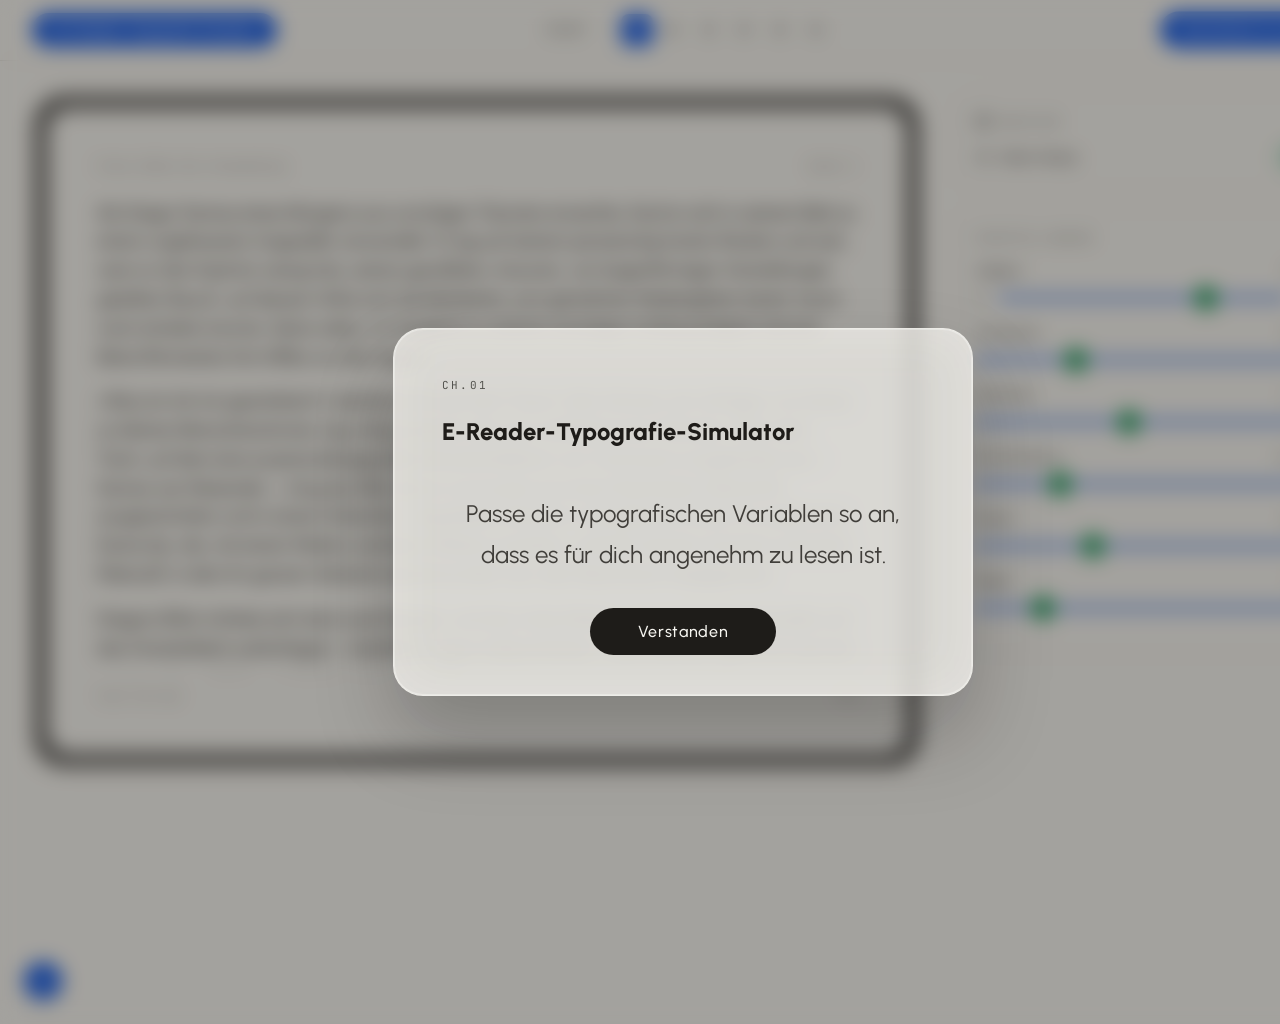
==== commit 0ef59877: "Add files via upload" ====
--- a/chapter1.html
+++ b/chapter1.html
@@ -20,7 +20,7 @@
         </div>
       </div>
       <p class="chapter-eyebrow text-muted" id="chapter-eyebrow">
-        Passe die typografischen Variablen an, die eine angenehme Leseerfahrung ausmachen. Beobachte, wie kleine Anpassungen den Rhythmus der Seite verändern.
+        Passe die typografischen Variablen so an, dass es für dich angenehm zu lesen ist.
       </p>
     </header>
   </div>
--- a/style.css
+++ b/style.css
@@ -3,7 +3,7 @@
    Single stylesheet for all 7 pages
    ============================================= */
 
-@import url('https://fonts.googleapis.com/css2?family=Oswald:wght@200..700&family=Roboto+Flex:opsz,slnt,wdth,wght,GRAD@8..144,-10..0,25..151,100..1000,-200..150&family=JetBrains+Mono:wght@400;600&display=swap');
+@import url('https://fonts.googleapis.com/css2?family=Urbanist:wght@100..900&family=Roboto+Flex:opsz,slnt,wdth,wght,GRAD@8..144,-10..0,25..151,100..1000,-200..150&family=JetBrains+Mono:wght@400;600&display=swap');
 
 /* ── Design tokens ─────────────────────────── */
 :root {
@@ -66,30 +66,18 @@
   overflow: hidden;
   background-color: var(--background);
   color: var(--foreground);
-  font-family: 'Oswald', ui-sans-serif, system-ui, sans-serif;
+  font-family: 'Urbanist', ui-sans-serif, system-ui, sans-serif;
   font-weight: 400;
   line-height: 1.5;
   -webkit-font-smoothing: antialiased;
 }
 
 /* ── Typography helpers ─────────────────────── */
-@font-face {
-  font-family: 'Boldonse';
-  src: url('fonts/Boldonse-Regular.ttf') format('truetype');
-  font-weight: 400;
-  font-style: normal;
-  font-display: swap;
-}
-
 /*font-family: system-ui, -apple-system, sans-serif;*/
 
-
 .font-display {
-  font-family: 'Boldonse', ui-sans-serif, system-ui, sans-serif;
-
-  /*font-family: 'Oswald', ui-sans-serif, system-ui, sans-serif;
-  font-weight: 600;
-  letter-spacing: -0.01em; */
+  font-family: 'Urbanist', ui-sans-serif, system-ui, sans-serif;
+  font-weight: 800;
 }
 
 .font-showcase {
@@ -275,9 +263,10 @@
 }
 
 .chapter-nav-start {
-  font-family: 'JetBrains Mono', monospace;
+  font-family: 'Urbanist', sans-serif;
+  font-weight: 600;
   font-size: 0.75rem;
-  letter-spacing: 0.1em;
+  letter-spacing: 0.08em;
   text-transform: uppercase;
   color: var(--muted-fg);
   text-decoration: none;
@@ -295,9 +284,10 @@
 }
 
 .chapter-nav-tab {
-  font-family: 'JetBrains Mono', monospace;
+  font-family: 'Urbanist', sans-serif;
+  font-weight: 600;
   font-size: 0.75rem;
-  letter-spacing: 0.05em;
+  letter-spacing: 0.04em;
   color: var(--muted-fg);
   width: 32px;
   height: 32px;
@@ -327,7 +317,7 @@
   gap: 6px;
   padding: 10px 20px;
   border-radius: 9999px;
-  font-family: 'Oswald', sans-serif;
+  font-family: 'Urbanist', sans-serif;
   font-size: 0.875rem;
   font-weight: 500;
   cursor: pointer;
@@ -340,17 +330,16 @@
 .btn-complete.done  { background: var(--foreground); color: var(--background); }
 .btn-complete svg   { width: 14px; height: 14px; }
 
-/* Chapter title pill — bottom right, added by overlay.js */
+/* Chapter title pill — header left, added by overlay.js */
 .chapter-title-pill {
   position: absolute;
-  bottom: 1.5rem;
-  right: 1.5rem;
-  z-index: 199;
-  background: var(--foreground);
-  color: var(--background);
-  font-family: 'JetBrains Mono', monospace;
+  left: 2rem;
+  top: 50%;
+  transform: translateY(-50%);
+  font-family: 'Urbanist', sans-serif;
+  font-weight: 700;
   font-size: 0.75rem;
-  letter-spacing: 0.08em;
+  letter-spacing: 0.04em;
   padding: 0.5rem 1.25rem;
   border-radius: 9999px;
   box-shadow: 0 2px 8px rgba(0,0,0,0.1);
@@ -380,11 +369,11 @@
 
 .ch5-header .chapter-nav-tab.current,
 .ch5-header .btn-complete,
-.ch5-header .btn-complete.done { background: var(--c-laven); color: var(--foreground); }
+.ch5-header .btn-complete.done { background: var(--c-coral); color: #ffffff; }
 
 .ch6-header .chapter-nav-tab.current,
 .ch6-header .btn-complete,
-.ch6-header .btn-complete.done { background: var(--c-coral); color: #ffffff; }
+.ch6-header .btn-complete.done { background: var(--c-laven); color: var(--foreground); }
 
 /* Main content area */
 .chapter-main {
@@ -518,11 +507,11 @@
 }
 
 .home-headline {
-  font-family: 'Boldonse';
-  font-weight: 400;
-  font-size: 2rem;
-  line-height: 1.5;
-  /* letter-spacing: -0.05em; */
+  font-family: 'Urbanist', ui-sans-serif, system-ui, sans-serif;
+  font-weight: 800;
+  font-size: 4.5rem;
+  line-height: 1.1;
+  letter-spacing: -0.02em;
   margin-top: -1rem;
   margin-bottom: 1rem;
   max-width: 60rem;
@@ -539,8 +528,7 @@
 }
 
 .home-progress-count {
-  font-family: 'Boldonse';
-  font-weight: 400;
+  font-family: 'Urbanist'; font-weight: 800;
   font-size: 1.4rem;
   margin-top: 0.25rem;
 }
@@ -584,7 +572,7 @@
 .chapter-card:hover { filter: brightness(0.96); }
 
 .card-ch-1 {
-  background-color: color-mix(in srgb, var(--c-blue)   80%, var(--background));
+  background-color: var(--c-blue);
   border: 2px solid var(--c-blue);
 }
 .card-ch-1 .chapter-card-name,
@@ -592,14 +580,14 @@
 .card-ch-1 .chapter-card-sub  { color: rgba(255,255,255,0.7); }
 
 .card-ch-2 {
-  background-color: color-mix(in srgb, var(--c-pink)   82%, var(--background));
+  background-color: var(--c-pink);
   border: 2px solid var(--c-pink);
 }
 .card-ch-2 .chapter-card-name,
 .card-ch-2 .chapter-card-num  { color: var(--foreground); }
 
 .card-ch-3 {
-  background-color: color-mix(in srgb, var(--c-green)  80%, var(--background));
+  background-color: var(--c-green);
   border: 2px solid var(--c-green);
 }
 .card-ch-3 .chapter-card-name,
@@ -607,26 +595,26 @@
 .card-ch-3 .chapter-card-sub  { color: rgba(255,255,255,0.7); }
 
 .card-ch-4 {
-  background-color: color-mix(in srgb, var(--c-yellow) 85%, var(--background));
+  background-color: var(--c-yellow);
   border: 2px solid var(--c-yellow);
 }
 .card-ch-4 .chapter-card-name,
 .card-ch-4 .chapter-card-num  { color: var(--foreground); }
 
 .card-ch-5 {
-  background-color: color-mix(in srgb, var(--c-laven)  80%, var(--background));
+  background-color: var(--c-coral);
+  border: 2px solid var(--c-coral);
+}
+.card-ch-5 .chapter-card-name,
+.card-ch-5 .chapter-card-num  { color: #ffffff; }
+.card-ch-5 .chapter-card-sub  { color: rgba(255,255,255,0.7); }
+
+.card-ch-6 {
+  background-color: var(--c-laven);
   border: 2px solid var(--c-laven);
 }
-.card-ch-5 .chapter-card-name,
-.card-ch-5 .chapter-card-num  { color: var(--foreground); }
-
-.card-ch-6 {
-  background-color: color-mix(in srgb, var(--c-coral)  80%, var(--background));
-  border: 2px solid var(--c-coral);
-}
 .card-ch-6 .chapter-card-name,
-.card-ch-6 .chapter-card-num  { color: #ffffff; }
-.card-ch-6 .chapter-card-sub  { color: rgba(255,255,255,0.7); }
+.card-ch-6 .chapter-card-num  { color: var(--foreground); }
 
 @keyframes cardIn {
   from { opacity: 0; transform: translateY(24px); }
@@ -707,9 +695,9 @@
 }
 
 .chapter-card-name {
-  font-family: 'Boldonse';
-  font-weight: 400;
-  font-size: 1.25rem;
+  font-family: 'Urbanist', ui-sans-serif, system-ui, sans-serif;
+  font-weight: 700;
+  font-size: 2.1rem;
   line-height: 1.25;
   color: var(--foreground);
 }
@@ -773,7 +761,7 @@
   display: flex;
   align-items: center;
   justify-content: center;
-  font-family: 'Oswald', sans-serif;
+  font-family: 'Urbanist', sans-serif;
   font-weight: 600;
   font-size: 1.5rem;
 }
@@ -797,7 +785,7 @@
   justify-content: center;
 }
 .art-4-letter {
-  font-family: 'Oswald', sans-serif;
+  font-family: 'Urbanist', sans-serif;
   font-size: 8rem;
   line-height: 1;
   font-weight: 800;
@@ -812,7 +800,7 @@
   position: absolute;
   left: 24px;
   bottom: 24px;
-  font-family: 'Oswald', sans-serif;
+  font-family: 'Urbanist', sans-serif;
   font-size: 2.5rem;
   font-weight: 600;
   color: #faf3e3;
@@ -923,7 +911,7 @@
   align-items: center;
   gap: 0.5rem;
   transition: border-color 0.2s;
-  font-family: 'Oswald', sans-serif;
+  font-family: 'Urbanist', sans-serif;
 }
 .ch1-theme-btn:hover,
 .ch1-theme-btn.active { border-color: var(--foreground); }
@@ -1062,7 +1050,7 @@
 .ch2-face-back .ch2-face-tag { color: rgba(246,245,240,0.6); }
 
 .ch2-glyph {
-  font-family: 'Oswald', sans-serif;
+  font-family: 'Urbanist', sans-serif;
   font-weight: 600;
   font-size: 9rem;
   line-height: 1;
@@ -1070,20 +1058,19 @@
 }
 
 .ch2-card-term {
-  font-family: 'Boldonse';
-  font-weight: 400;
+  font-family: 'Urbanist'; font-weight: 800;
   font-size: 1rem;
 }
 
 .ch2-card-def {
-  font-family: 'Oswald', sans-serif;
+  font-family: 'Urbanist', sans-serif;
   font-weight: 600;
   font-size: 1.4rem;
   line-height: 1.375;
 }
 
 .ch2-card-term-back {
-  font-family: 'Oswald', sans-serif;
+  font-family: 'Urbanist', sans-serif;
   font-size: 1rem;
   opacity: 0.6;
 }
@@ -1129,7 +1116,7 @@
   border: none;
   cursor: pointer;
   font-size: 0.75rem;
-  font-family: 'Oswald', sans-serif;
+  font-family: 'Urbanist', sans-serif;
   font-weight: 500;
 }
 .ch2-btn-flip svg { width: 14px; height: 14px; }
@@ -1192,7 +1179,7 @@
 }
 
 .ch3-entry-title {
-  font-family: 'Boldonse';
+  font-family: 'Urbanist'; font-weight: 800;
   font-size: 2rem;
   line-height: 1.25;
   margin-bottom: 1rem;
@@ -1207,9 +1194,9 @@
 
 .ch3-entry-glyph {
   margin-top: 1.5rem;
-  font-family: 'Oswald', sans-serif;
+  font-family: 'Urbanist', sans-serif;
   font-size: 4.5rem;
-  color: #ffa3cf83;
+  color: #269e5f83;
 }
 
 .ch3-sidebar {
@@ -1241,7 +1228,7 @@
 }
 
 .ch3-swatch-glyph {
-  font-family: 'Oswald', sans-serif;
+  font-family: 'Urbanist', sans-serif;
   font-size: 6rem;
   line-height: 0.85;
 }
@@ -1332,8 +1319,7 @@
 }
 
 .ch4-axis-name {
-  font-family: 'Boldonse';
-  font-weight: 400;
+  font-family: 'Urbanist'; font-weight: 800;
   font-size: 1.2rem;
   margin-top: 0.25rem;
 }
@@ -1372,7 +1358,7 @@
 }
 
 .ch4-axis-desc-title {
-  font-family: 'Boldonse';
+  font-family: 'Urbanist'; font-weight: 800;
   font-size: 1.6rem;
   text-transform: uppercase;
   letter-spacing: -0.01em;
@@ -1415,7 +1401,7 @@
   height: calc(1024px - 160px);
     .slider-track,
       .slider-fill {
-        background: var(--c-laven);
+        background: var(--c-coral);
       }
     
       .slider-thumb {
@@ -1648,6 +1634,14 @@
   border-radius: calc(var(--radius) + 12px);
   overflow: hidden;
   position: relative;
+  background: var(--foreground);
+}
+
+.ch6-hero-img {
+  width: 100%;
+  height: 100%;
+  object-fit: cover;
+  display: block;
 }
 
 .ch6-hero-body {
@@ -1664,8 +1658,7 @@
 }
 
 .ch6-hero-title {
-  font-family: 'Boldonse';
-  font-weight: 400;
+  font-family: 'Urbanist'; font-weight: 800;
   font-size: 2.4rem;
   line-height: 1.5;
   margin-top: 1rem;
@@ -1679,11 +1672,17 @@
 }
 
 .ch6-hero-read {
+  display: inline-block;
   margin-top: 1.5rem;
   font-family: 'JetBrains Mono', monospace;
   font-size: 0.75rem;
-  color: var(--muted-fg);
-}
+  color: var(--foreground);
+  text-decoration: none;
+  border-bottom: 1px solid rgba(30,28,25,0.25);
+  padding-bottom: 1px;
+  transition: border-color 0.2s;
+}
+.ch6-hero-read:hover { border-color: var(--foreground); }
 
 .ch6-grid {
   display: grid;
@@ -1705,7 +1704,17 @@
   aspect-ratio: 4/3;
   overflow: hidden;
   position: relative;
-}
+  background: var(--foreground);
+}
+
+.ch6-article-img {
+  width: 100%;
+  height: 100%;
+  object-fit: cover;
+  display: block;
+  transition: transform 0.35s ease;
+}
+.ch6-article:hover .ch6-article-img { transform: scale(1.04); }
 
 .ch6-article-body {
   padding: 1.5rem;
@@ -1719,8 +1728,7 @@
 }
 
 .ch6-article-title {
-  font-family: 'Boldonse';
-  font-weight: 400;
+  font-family: 'Urbanist'; font-weight: 800;
   font-size: 1.2rem;
   line-height: 1.8;
   margin-top: 0.5rem;
@@ -1747,6 +1755,10 @@
 }
 
 .ch6-article-link {
+  text-decoration: none;
+  color: var(--muted-fg);
+  font-family: 'JetBrains Mono', monospace;
+  font-size: 0.75rem;
   transition: color 0.2s;
 }
 .ch6-article:hover .ch6-article-link { color: var(--foreground); }
@@ -1759,7 +1771,7 @@
 }
 
 .ch6-footer h2 {
-  font-family: 'Oswald', sans-serif;
+  font-family: 'Urbanist', sans-serif;
   font-size: 1.5rem;
 }
 
@@ -1781,12 +1793,37 @@
   overflow: hidden;
 }
 .art-hero-type span {
-  font-family: 'Oswald', sans-serif;
+  font-family: 'Urbanist', sans-serif;
   font-size: 10rem;
   font-weight: 800;
   line-height: 1;
   position: relative;
   z-index: 1;
+}
+
+.art-sound {
+  width: 100%;
+  height: 100%;
+  background: #1e1c19;
+  position: relative;
+  overflow: hidden;
+}
+
+.art-ai-type {
+  width: 100%;
+  height: 100%;
+  background: linear-gradient(135deg, #1e1c19 0%, #135ae4 100%);
+  display: flex;
+  align-items: center;
+  justify-content: center;
+  position: relative;
+}
+.art-ai-type span {
+  font-family: 'Urbanist', sans-serif;
+  font-weight: 800;
+  font-size: 4.5rem;
+  color: rgba(255,255,255,0.9);
+  letter-spacing: -0.02em;
 }
 
 .art-stripes-warm {
@@ -1800,7 +1837,7 @@
   position: absolute;
   right: 16px;
   bottom: 8px;
-  font-family: 'Oswald', sans-serif;
+  font-family: 'Urbanist', sans-serif;
   font-size: 3.5rem;
   font-weight: 600;
 }
@@ -1815,7 +1852,7 @@
   justify-content: center;
 }
 .art-dark-type span {
-  font-family: 'Oswald', sans-serif;
+  font-family: 'Urbanist', sans-serif;
   font-size: 4.5rem;
   font-weight: 700;
 }
@@ -1829,7 +1866,7 @@
   justify-content: center;
 }
 .art-yellow-type span {
-  font-family: 'Oswald', sans-serif;
+  font-family: 'Urbanist', sans-serif;
   font-size: 3.5rem;
   color: var(--c-blue);
 }
@@ -1863,7 +1900,7 @@
   justify-content: center;
 }
 .art-gradient span {
-  font-family: 'Oswald', sans-serif;
+  font-family: 'Urbanist', sans-serif;
   font-size: 4.5rem;
   font-weight: 700;
   color: #faf3e3;
@@ -1932,24 +1969,23 @@
 }
 
 .instruction-card-title {
-  font-family: 'Boldonse';
-  font-weight: 400;
+  font-family: 'Urbanist'; font-weight: 800;
   font-size: 1.5rem;
-  line-height: 1.25;
+  line-height: 2.8rem;
   color: var(--foreground);
   align-self: flex-start;
   margin-top: -0.25rem;
 }
 
-.instruction-card-divider {
+/*.instruction-card-divider {
   width: 100%;
   height: 1px;
   background: var(--border);
   margin: 0.25rem 0;
-}
+}*/
 
 .instruction-card-text {
-  font-size: 1.05rem;
+  font-size: 1.5rem;
   line-height: 1.7;
   color: rgba(30, 28, 25, 0.82);
   text-align: center;
@@ -1963,7 +1999,7 @@
   background: var(--foreground);
   color: var(--background);
   border: none;
-  font-family: 'Oswald', sans-serif;
+  font-family: 'Urbanist', sans-serif;
   font-size: 1rem;
   font-weight: 500;
   cursor: pointer;
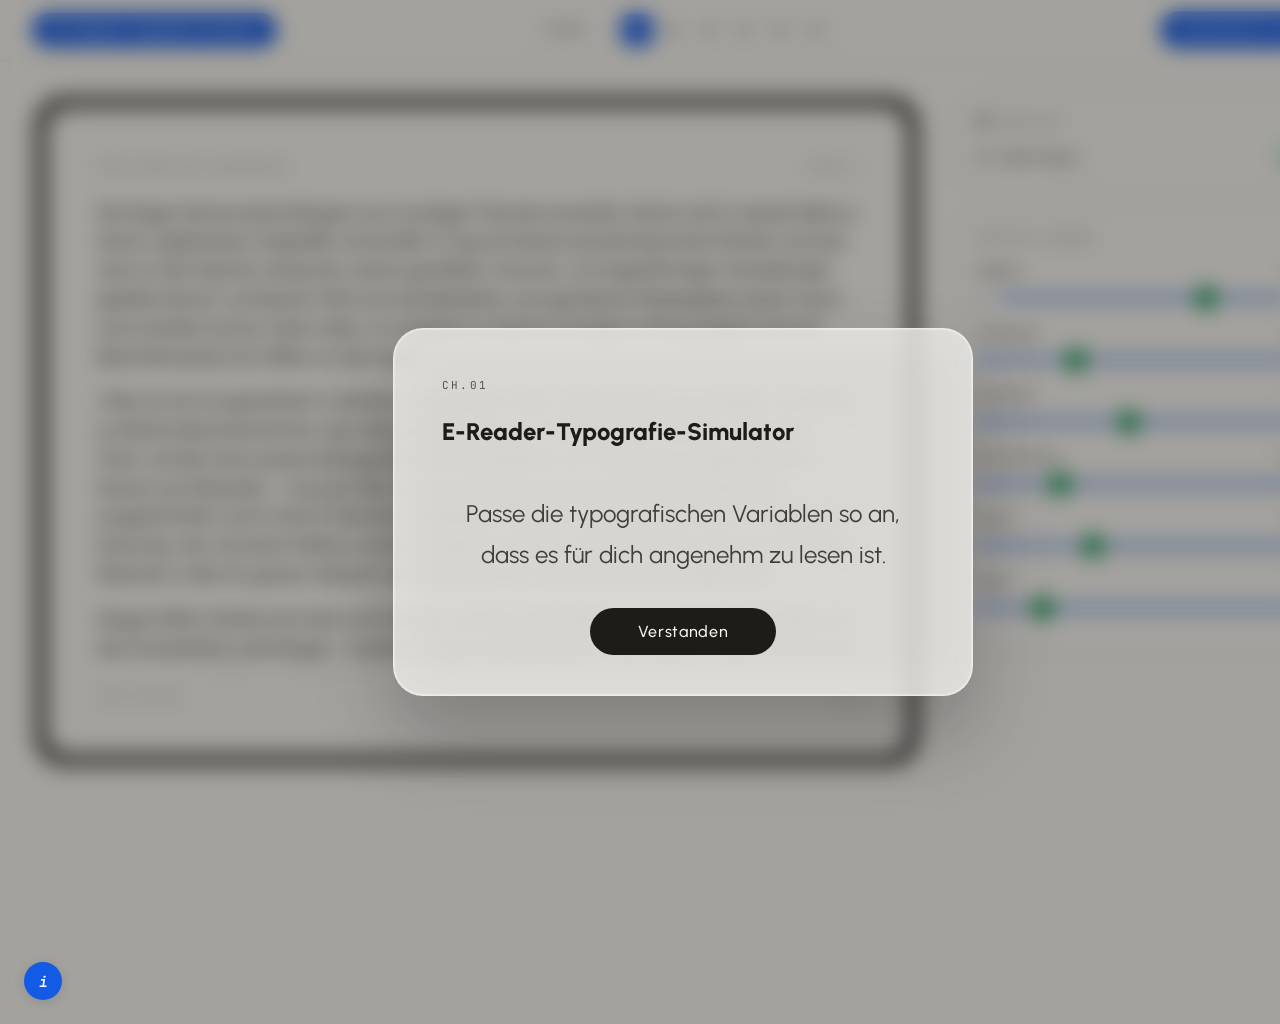
==== commit 650bc4ad: "Add files via upload" ====
--- a/chapter1.html
+++ b/chapter1.html
@@ -2,6 +2,10 @@
 <html lang="de">
 <head>
   <meta charset="UTF-8" />
+  <link rel="manifest" href="/manifest.json">
+  <meta name="apple-mobile-web-app-capable" content="yes">
+  <meta name="mobile-web-app-capable" content="yes">
+  <meta name="apple-mobile-web-app-status-bar-style" content="black-translucent">
   <meta name="viewport" content="width=1366, height=1024, initial-scale=1.0, user-scalable=no, maximum-scale=1.0" />
   <title>CH.01 — E-Reader-Typografie · Type Lab</title>
   <link rel="stylesheet" href="style.css" />
@@ -97,5 +101,14 @@
   <script src="progress.js"></script>
   <script src="overlay.js"></script>
   <script src="chapter1.js"></script>
+  <script>
+  document.addEventListener('click', function(e) {
+    var a = e.target.closest('a');
+    if (a && a.host === location.host && a.target !== '_blank') {
+      e.preventDefault();
+      location.href = a.href;
+    }
+  });
+  </script>
 </body>
 </html>
--- a/style.css
+++ b/style.css
@@ -57,6 +57,7 @@
   width: 1366px;
   height: 1024px;
   overflow: hidden;
+  overscroll-behavior: none;
 }
 
 body {
@@ -64,6 +65,7 @@
   width: 1366px;
   height: 1024px;
   overflow: hidden;
+  overscroll-behavior: none;
   background-color: var(--background);
   color: var(--foreground);
   font-family: 'Urbanist', ui-sans-serif, system-ui, sans-serif;
@@ -1038,6 +1040,7 @@
   background: var(--c-blue);
   color: var(--background);
   transform: rotateY(180deg);
+  justify-content: center;
 }
 
 .ch2-face-tag {
@@ -1047,7 +1050,12 @@
   color: var(--muted-fg);
   align-self: flex-start;
 }
-.ch2-face-back .ch2-face-tag { color: rgba(246,245,240,0.6); }
+.ch2-face-back .ch2-face-tag {
+  position: absolute;
+  top: 2rem;
+  left: 2rem;
+  color: rgba(246,245,240,0.6);
+}
 
 .ch2-glyph {
   font-family: 'Urbanist', sans-serif;
@@ -2019,7 +2027,7 @@
   position: absolute;
   bottom: 1.5rem;
   left: 1.5rem;
-  z-index: 199;
+  z-index: 9999;
   width: 38px;
   height: 38px;
   border-radius: 50%;
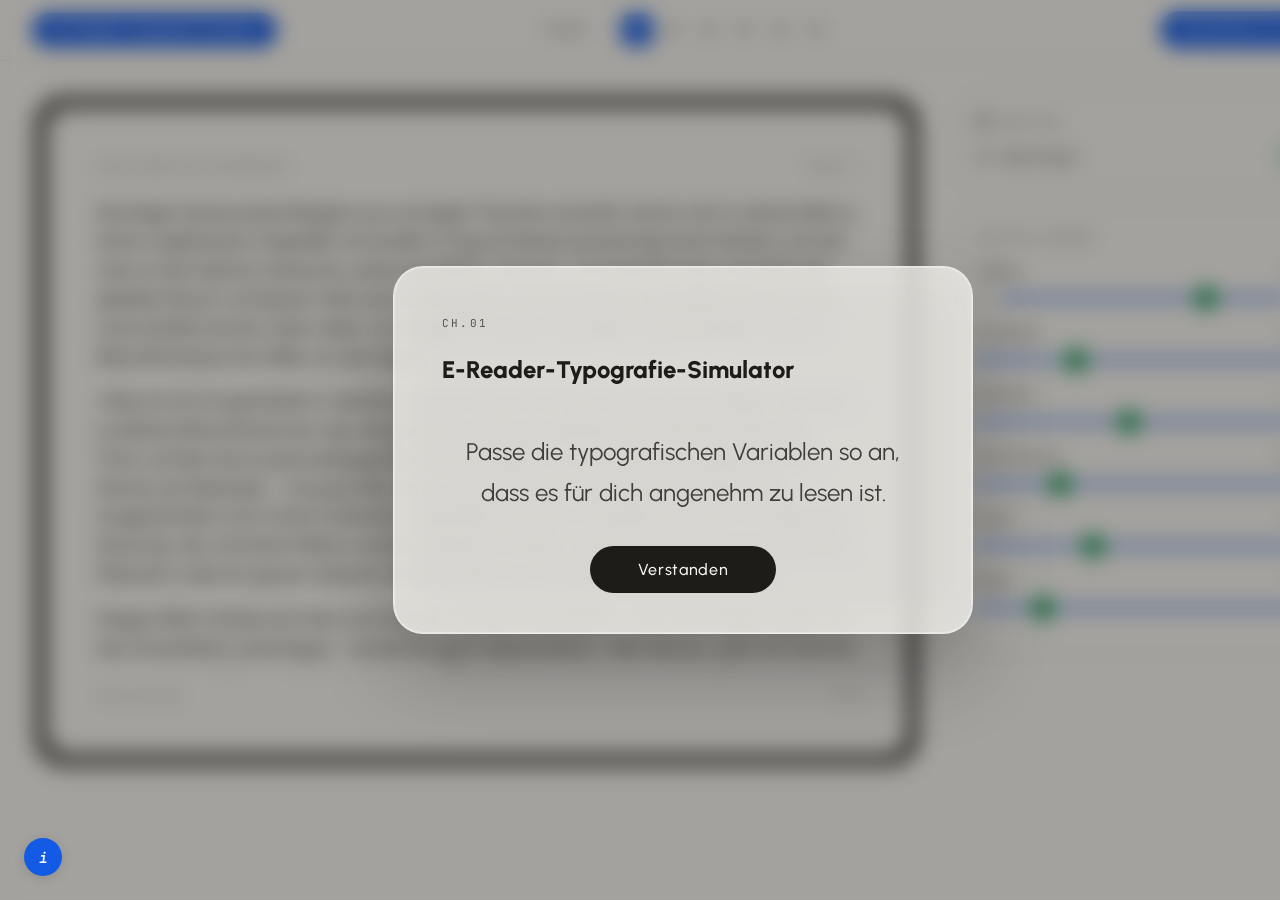
==== commit 7103c23f: "Add files via upload" ====
--- a/chapter1.html
+++ b/chapter1.html
@@ -2,11 +2,11 @@
 <html lang="de">
 <head>
   <meta charset="UTF-8" />
-  <link rel="manifest" href="/manifest.json">
+  <link rel="manifest" href="manifest.json">
   <meta name="apple-mobile-web-app-capable" content="yes">
   <meta name="mobile-web-app-capable" content="yes">
   <meta name="apple-mobile-web-app-status-bar-style" content="black-translucent">
-  <meta name="viewport" content="width=1366, height=1024, initial-scale=1.0, user-scalable=no, maximum-scale=1.0" />
+  <meta name="viewport" content="width=1366, height=1024, initial-scale=1.0, user-scalable=no, maximum-scale=1.0, viewport-fit=cover" />
   <title>CH.01 — E-Reader-Typografie · Type Lab</title>
   <link rel="stylesheet" href="style.css" />
 </head>
@@ -102,13 +102,20 @@
   <script src="overlay.js"></script>
   <script src="chapter1.js"></script>
   <script>
-  document.addEventListener('click', function(e) {
-    var a = e.target.closest('a');
-    if (a && a.host === location.host && a.target !== '_blank') {
+  (function() {
+    function pwaNav(e) {
+      var a = e.target.closest('a[href]');
+      if (!a || a.target === '_blank') return;
+      try {
+        var url = new URL(a.href, location.href);
+        if (url.origin !== location.origin) return;
+      } catch(ex) { return; }
       e.preventDefault();
-      location.href = a.href;
+      window.location.assign(a.href);
     }
-  });
+    document.addEventListener('touchend', pwaNav, { passive: false });
+    document.addEventListener('click',    pwaNav, false);
+  })();
   </script>
 </body>
 </html>
--- a/style.css
+++ b/style.css
@@ -43,6 +43,9 @@
   --radius-2xl: calc(var(--radius) + 8px);
   --radius-3xl: calc(var(--radius) + 12px);
   --radius-4xl: calc(var(--radius) + 16px);
+
+  /* Canvas height: full viewport minus iOS status bar */
+  --canvas-h: calc(100vh - env(safe-area-inset-top, 0px));
 }
 
 /* ── Reset ─────────────────────────────────── */
@@ -55,15 +58,17 @@
 
 html {
   width: 1366px;
-  height: 1024px;
+  height: 100vh;
   overflow: hidden;
   overscroll-behavior: none;
 }
 
 body {
   position: relative;
+  box-sizing: border-box;
   width: 1366px;
-  height: 1024px;
+  height: 100vh;
+  padding-top: env(safe-area-inset-top, 0px);
   overflow: hidden;
   overscroll-behavior: none;
   background-color: var(--background);
@@ -94,7 +99,7 @@
 
 
 /* ── Layout helpers ─────────────────────────── */
-.min-h-screen  { height: 1024px; }
+.min-h-screen  { height: 100vh; }
 .flex          { display: flex; }
 .flex-col      { flex-direction: column; }
 .flex-1        { flex: 1; }
@@ -985,7 +990,7 @@
   flex-direction: column;
   align-items: center;
   justify-content: center;
-  height: calc(1024px - 120px);
+  height: calc(var(--canvas-h) - 120px);
   overflow: hidden;
   --card: var(--c-pink);
   --card-foreground: var(--c-blue);
@@ -1135,7 +1140,7 @@
 .ch3-header {}
 
 .ch3-scroll-area {
-  height: calc(1024px - 120px);
+  height: calc(var(--canvas-h) - 120px);
   overflow-y: auto;
   position: relative;
 }
@@ -1225,7 +1230,7 @@
 }
 
 .ch3-swatch-card {
-  aspect-ratio: 3/4;
+  aspect-ratio: 4/3;
   border-radius: calc(var(--radius) + 8px);
   display: flex;
   align-items: center;
@@ -1249,6 +1254,27 @@
   font-size: 0.625rem;
   letter-spacing: 0.2em;
   opacity: 0.7;
+  white-space: nowrap;
+}
+
+.ch3-swatch-label {
+  position: absolute;
+  bottom: 12px;
+  right: 12px;
+  max-width: 68%;
+  font-family: 'JetBrains Mono', monospace;
+  font-size: 0.625rem;
+  letter-spacing: 0.08em;
+  text-align: right;
+  opacity: 0.7;
+  white-space: nowrap;
+  overflow: hidden;
+  text-overflow: ellipsis;
+}
+
+.ch3-swatch-card.has-image .ch3-swatch-label {
+  color: #ffffff;
+  opacity: 1;
 }
 
 .ch3-swatch-img {
@@ -1269,6 +1295,7 @@
   color: #ffffff;
   opacity: 1;
 }
+
 
 .ch3-entry-text-wrap {
   display: flex;
@@ -1406,7 +1433,7 @@
   padding: 2rem;
   max-width: 1500px;
   margin: 0 auto;
-  height: calc(1024px - 160px);
+  height: calc(var(--canvas-h) - 160px);
     .slider-track,
       .slider-fill {
         background: var(--c-coral);
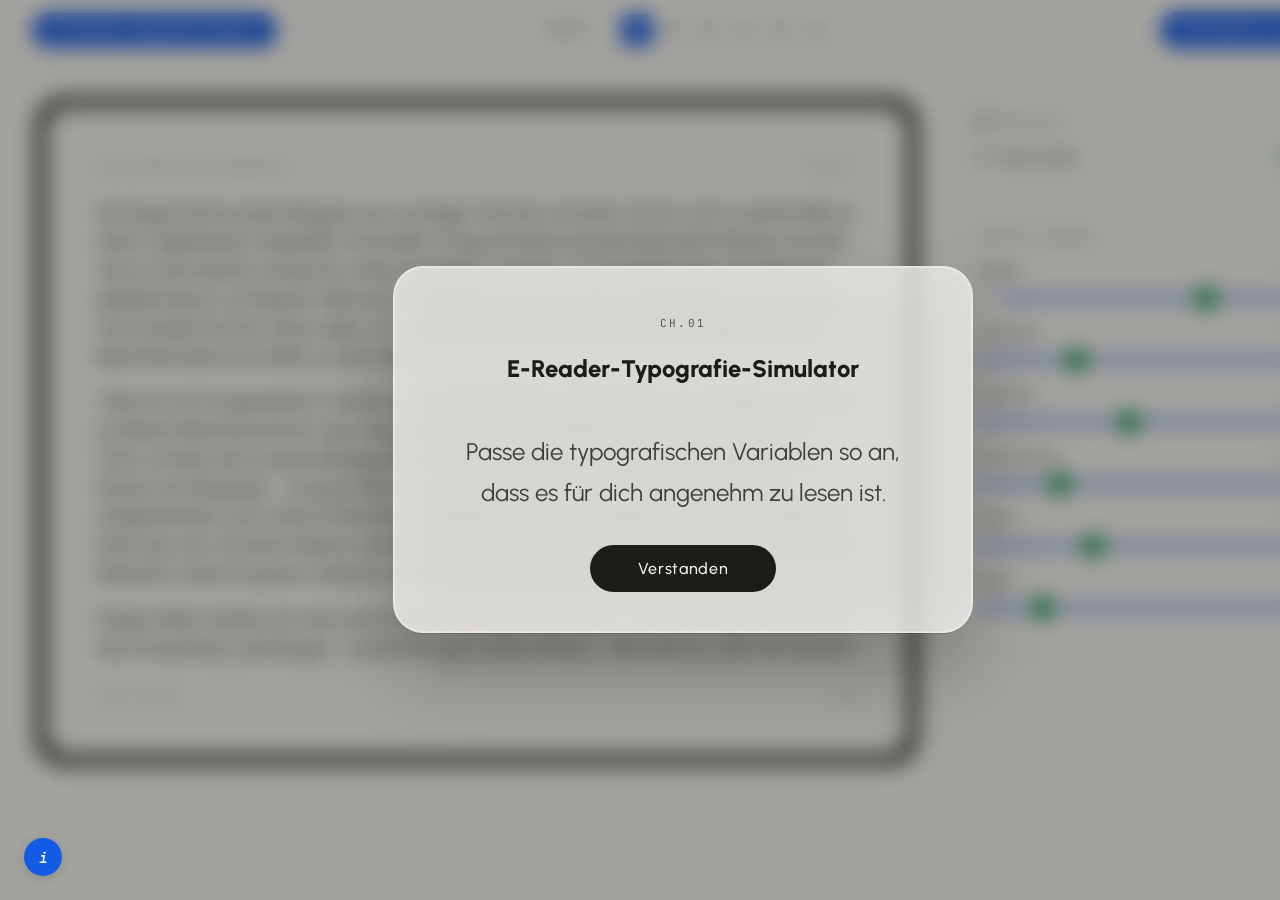
==== commit 8c288e3d: "Add files via upload" ====
--- a/chapter1.html
+++ b/chapter1.html
@@ -3,6 +3,8 @@
 <head>
   <meta charset="UTF-8" />
   <link rel="manifest" href="manifest.json">
+  <link rel="icon" href="Images/Icons/Typo und Technologie Logo.jpg">
+  <link rel="apple-touch-icon" href="Images/Icons/Typo und Technologie Logo.jpg">
   <meta name="apple-mobile-web-app-capable" content="yes">
   <meta name="mobile-web-app-capable" content="yes">
   <meta name="apple-mobile-web-app-status-bar-style" content="black-translucent">
@@ -101,6 +103,7 @@
   <script src="progress.js"></script>
   <script src="overlay.js"></script>
   <script src="chapter1.js"></script>
+  <script src="slider-touch.js"></script>
   <script>
   (function() {
     function pwaNav(e) {
--- a/style.css
+++ b/style.css
@@ -423,6 +423,8 @@
   background: var(--border);
   border-radius: 9999px;
   overflow: visible;
+  touch-action: none;
+  cursor: pointer;
 }
 
 .slider-fill {
@@ -433,7 +435,6 @@
   background: var(--foreground);
   border-radius: 9999px;
   pointer-events: none;
-  transition: width 0.05s;
 }
 
 .slider-thumb {
@@ -456,12 +457,13 @@
   position: absolute;
   inset: 0;
   opacity: 0;
-  cursor: pointer;
   width: 100%;
   height: 100%;
   z-index: 3;
   -webkit-appearance: none;
+  appearance: none;
   margin: 0;
+  pointer-events: none;
 }
 
 /* ── Switch ─────────────────────────────────── */
@@ -488,9 +490,10 @@
   height: 16px;
   border-radius: 50%;
   background: white;
-  transition: transform 0.2s;
+  transition: transform 0.2s, background 0.2s;
 }
 .switch.on::after { transform: translateX(16px); }
+.ch1-mode-row #dark-mode-switch.on::after { background: #1e1c19; }
 
 /* ─────────────────────────────────────────────
    CHAPTER-PAGE OVERVIEW (chapterpage.html)
@@ -1010,7 +1013,6 @@
   position: absolute;
   transition: transform 0.5s cubic-bezier(0.22,1,0.36,1), opacity 0.4s;
   pointer-events: none;
-  transform-style: preserve-3d;
 }
 .ch2-card-wrap.active { pointer-events: auto; cursor: pointer; }
 
@@ -1070,15 +1072,22 @@
   letter-spacing: -0.01em;
 }
 
+.ch2-glyph-icon {
+  width: 100%;
+  height: auto;
+  max-height: 9rem;
+  object-fit: contain;
+}
+
 .ch2-card-term {
   font-family: 'Urbanist'; font-weight: 800;
-  font-size: 1rem;
+  font-size: 1.25rem;
 }
 
 .ch2-card-def {
   font-family: 'Urbanist', sans-serif;
   font-weight: 600;
-  font-size: 1.4rem;
+  font-size: 1.15rem;
   line-height: 1.375;
 }
 
@@ -1184,11 +1193,13 @@
 }
 
 .ch3-year {
-  font-family: 'JetBrains Mono', monospace;
-  font-size: 0.688rem;
-  letter-spacing: 0.2em;
-  color: var(--muted-fg);
-  margin-bottom: 0.75rem;
+  font-family: 'Urbanist', sans-serif;
+  font-weight: 800;
+  font-size: 4.5rem;
+  line-height: 1;
+  letter-spacing: -0.02em;
+  color: rgba(38, 158, 95, 0.55);
+  margin-bottom: 1rem;
 }
 
 .ch3-entry-title {
@@ -2000,7 +2011,7 @@
   letter-spacing: 0.2em;
   text-transform: uppercase;
   color: var(--muted-fg);
-  align-self: flex-start;
+  text-align: center;
 }
 
 .instruction-card-title {
@@ -2008,7 +2019,7 @@
   font-size: 1.5rem;
   line-height: 2.8rem;
   color: var(--foreground);
-  align-self: flex-start;
+  text-align: center;
   margin-top: -0.25rem;
 }
 
@@ -2079,3 +2090,28 @@
   background: rgba(246, 245, 240, 0.97);
   transform: scale(1.08);
 }
+
+/* ── Index page splash entrance ─────────────────── */
+@keyframes splash-enter {
+  from {
+    opacity: 0;
+    transform: scale(0.55);
+  }
+  to {
+    opacity: 1;
+    transform: scale(1);
+  }
+}
+
+.splash-inner {
+  display: flex;
+  flex-direction: column;
+  align-items: center;
+  gap: 2.5rem;
+  opacity: 0;
+  transform-origin: center center;
+}
+
+.splash-inner.is-loaded {
+  animation: splash-enter 1s cubic-bezier(0.22, 1, 0.36, 1) forwards;
+}
